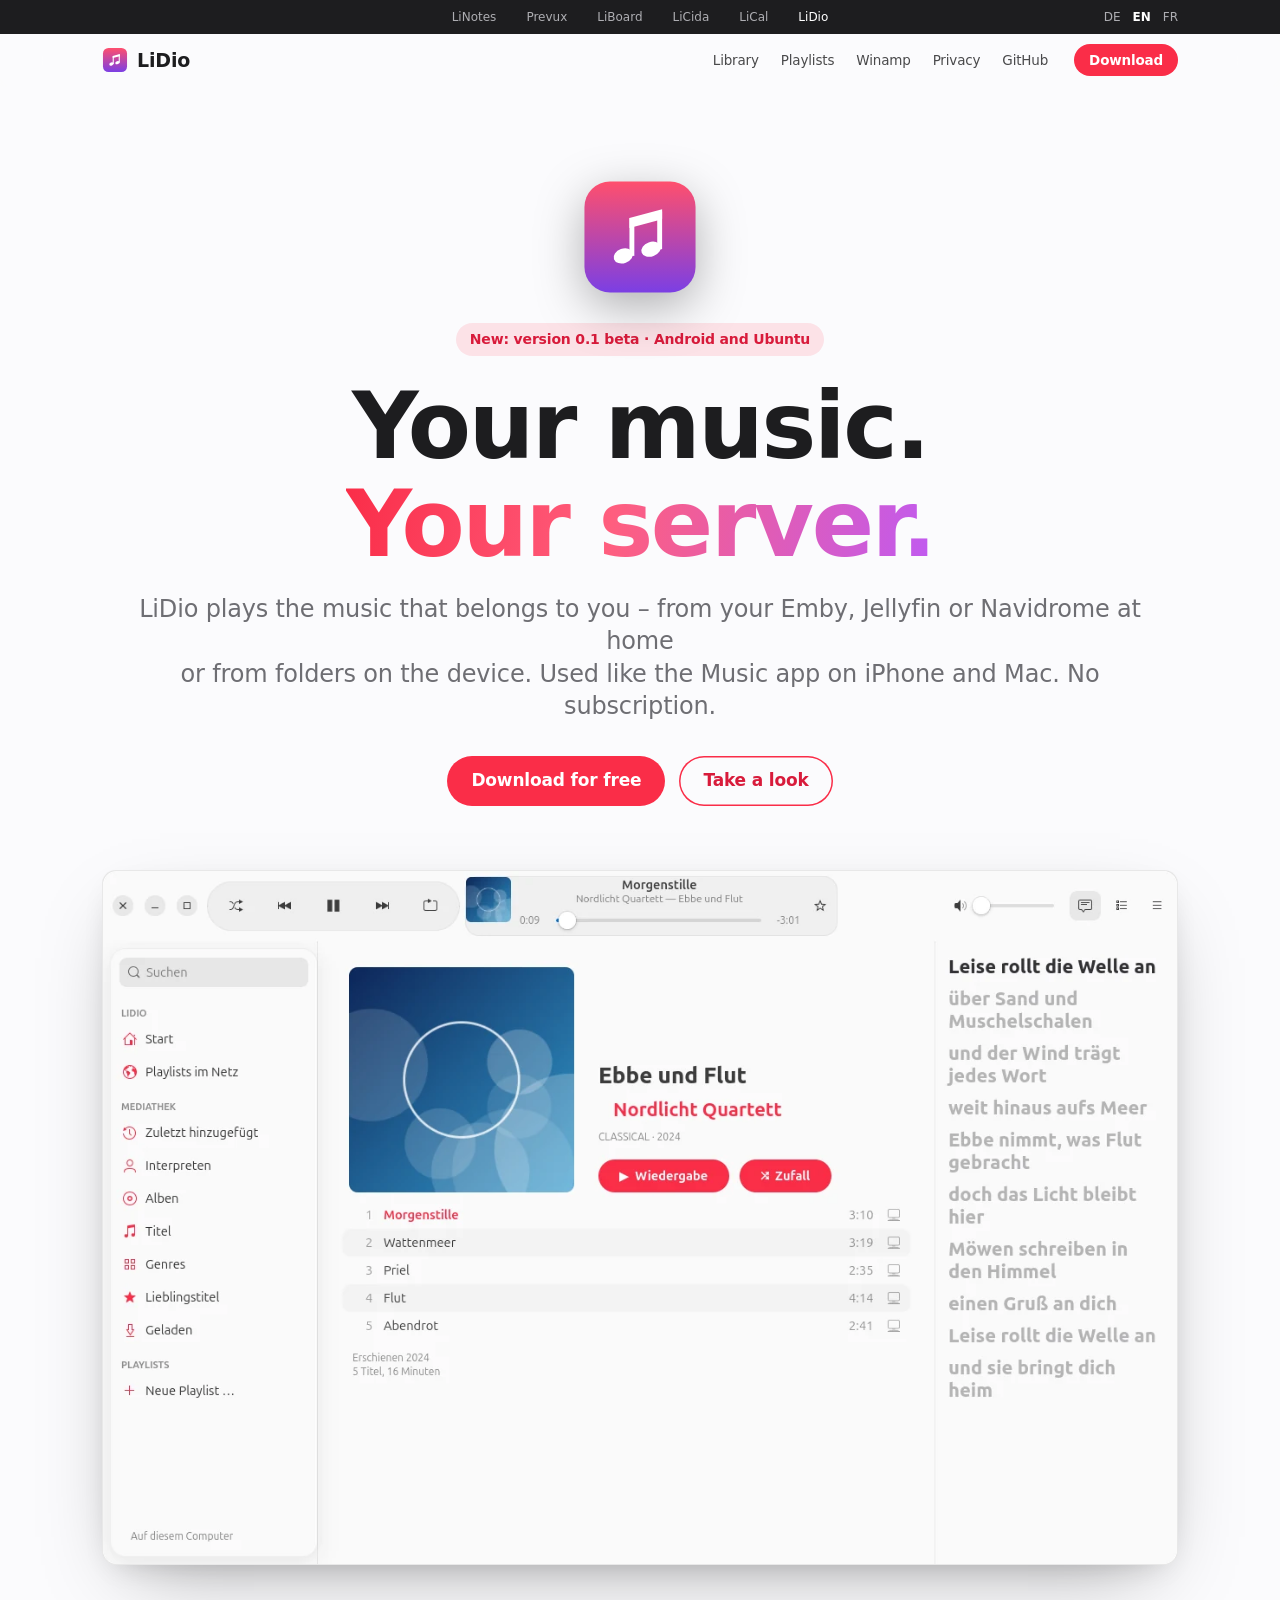
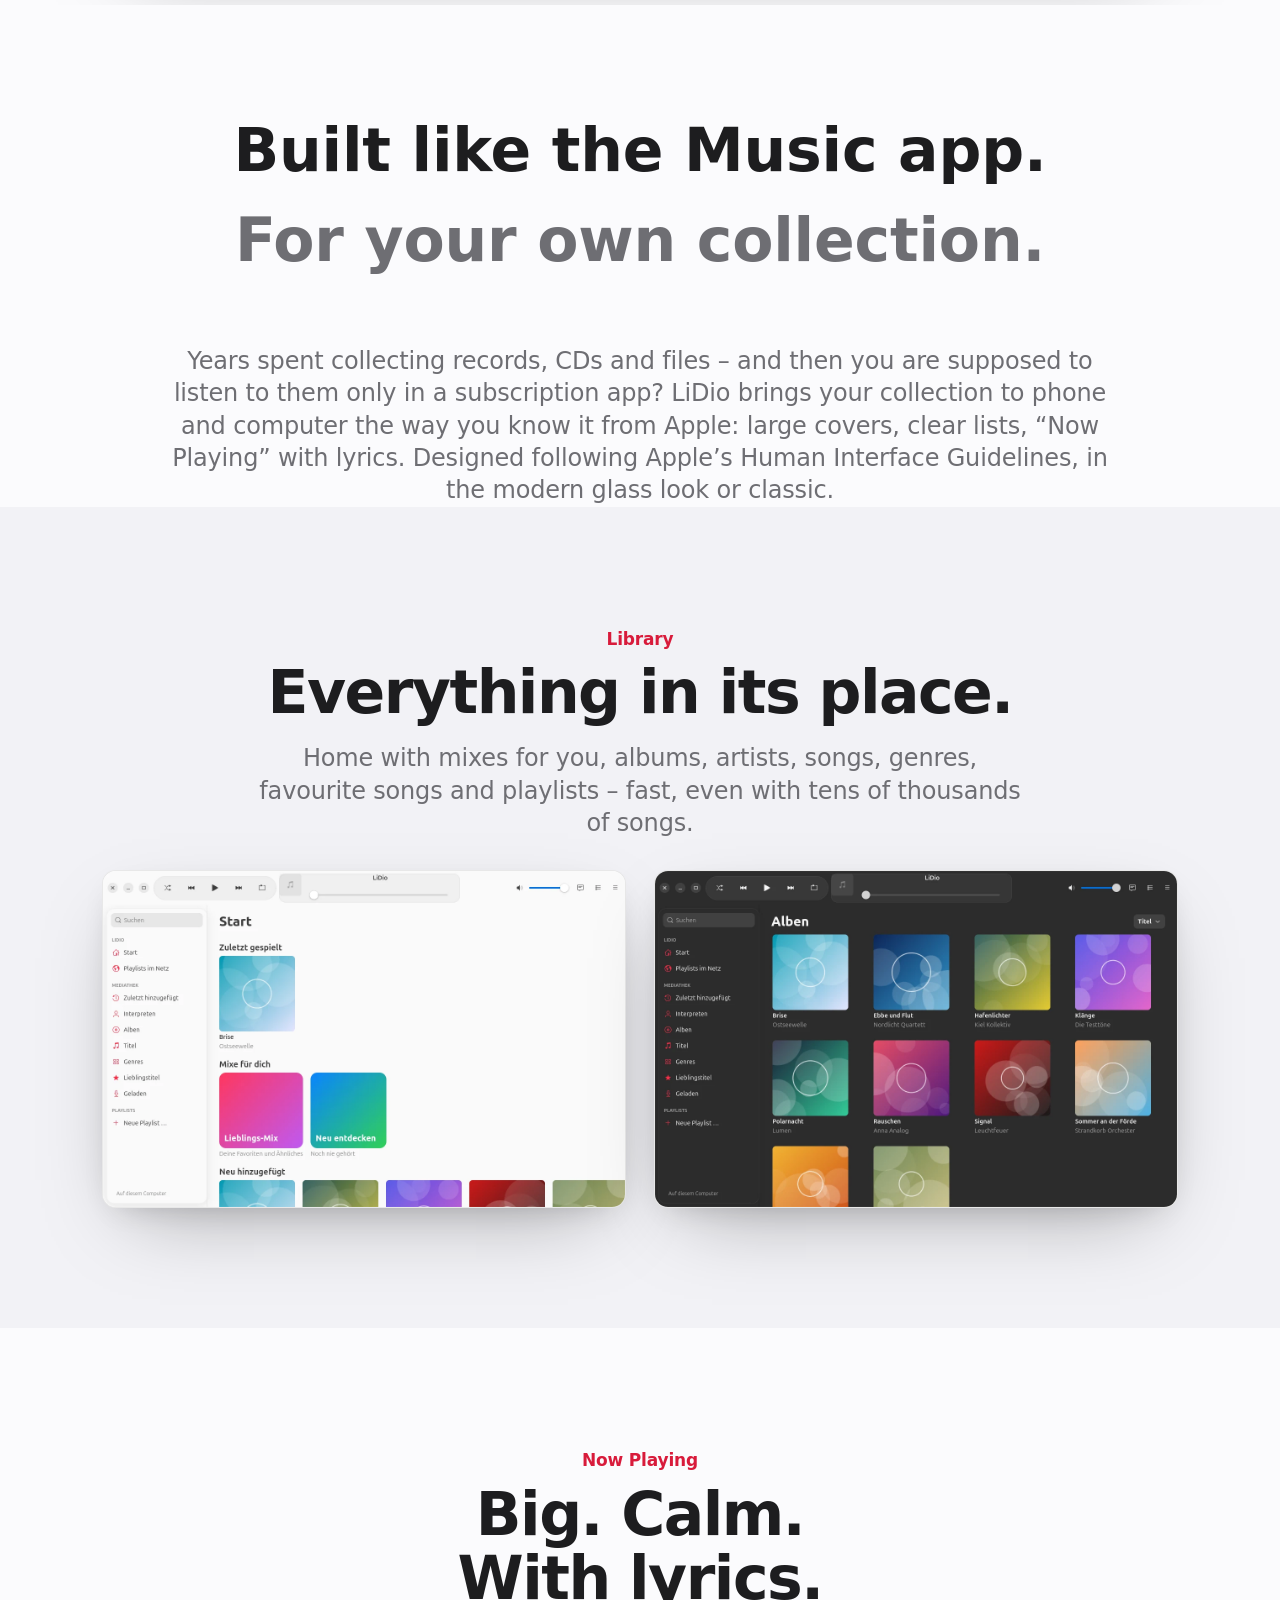
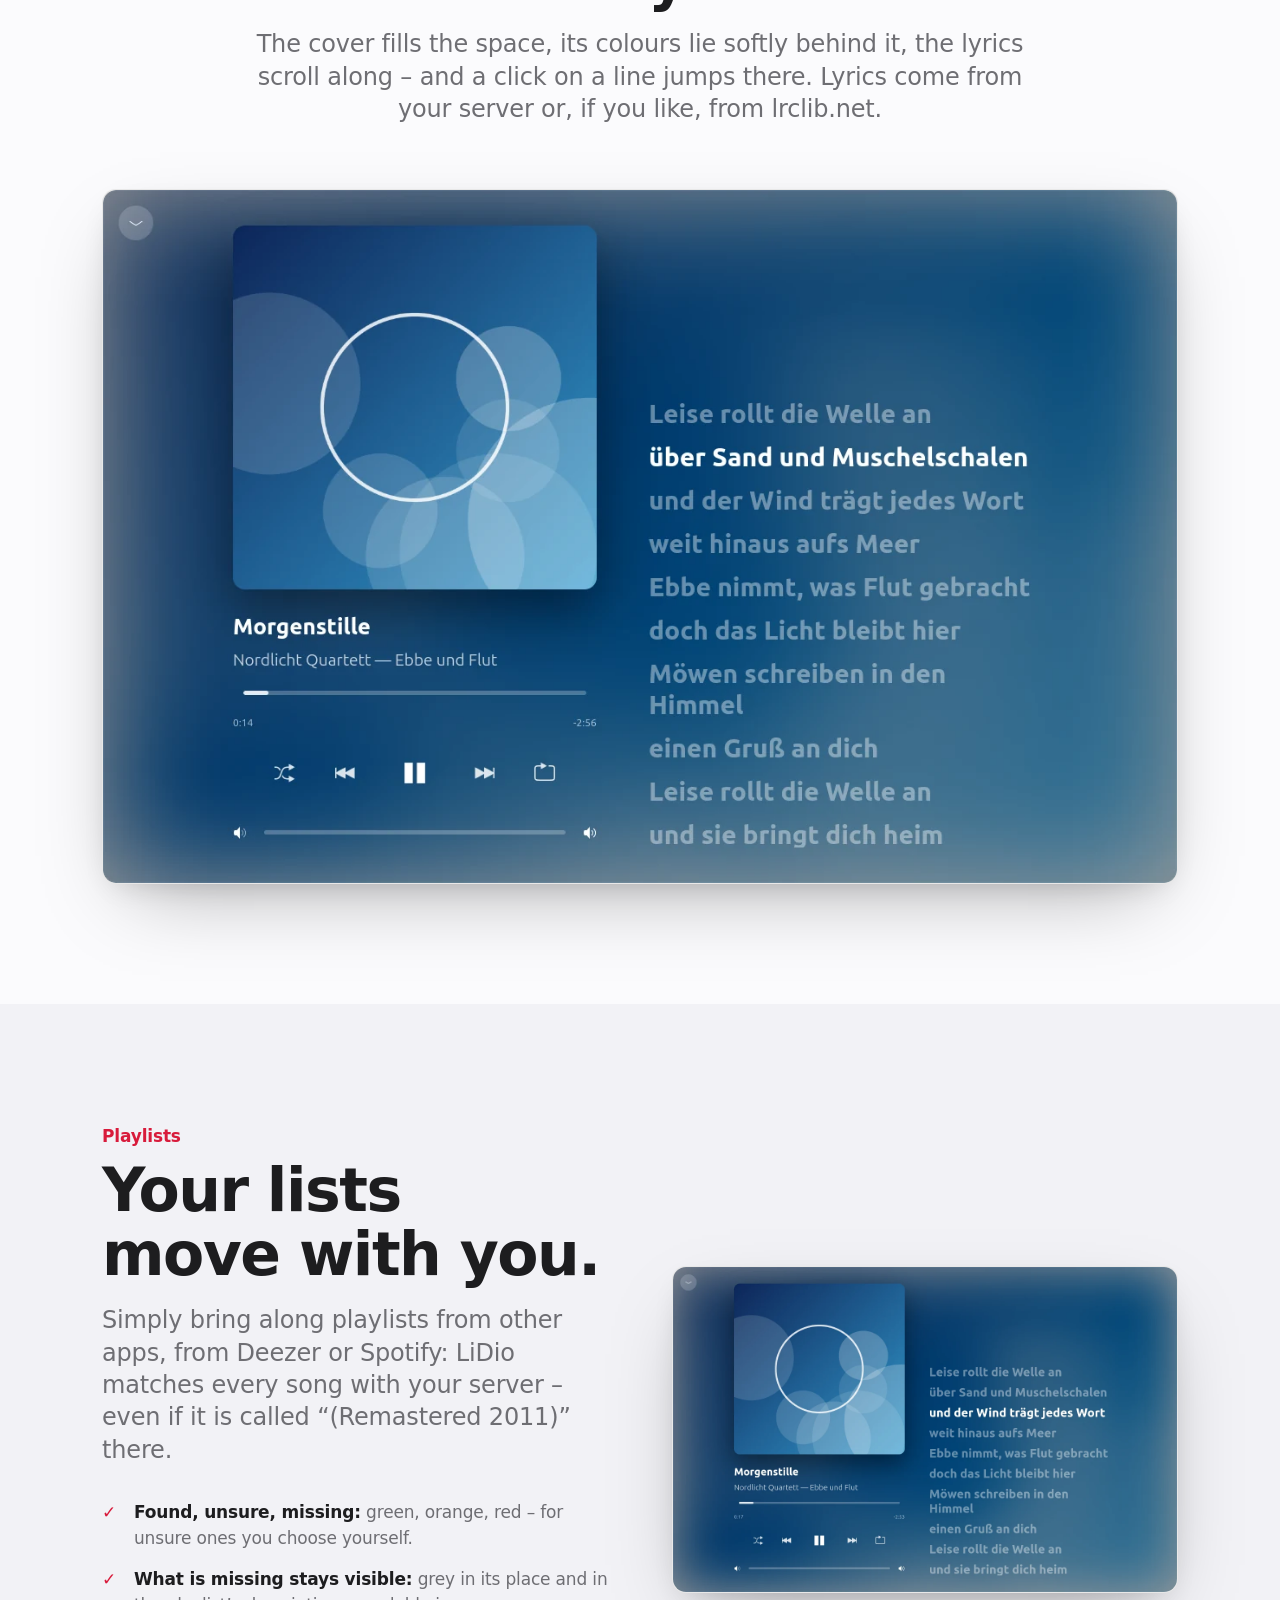
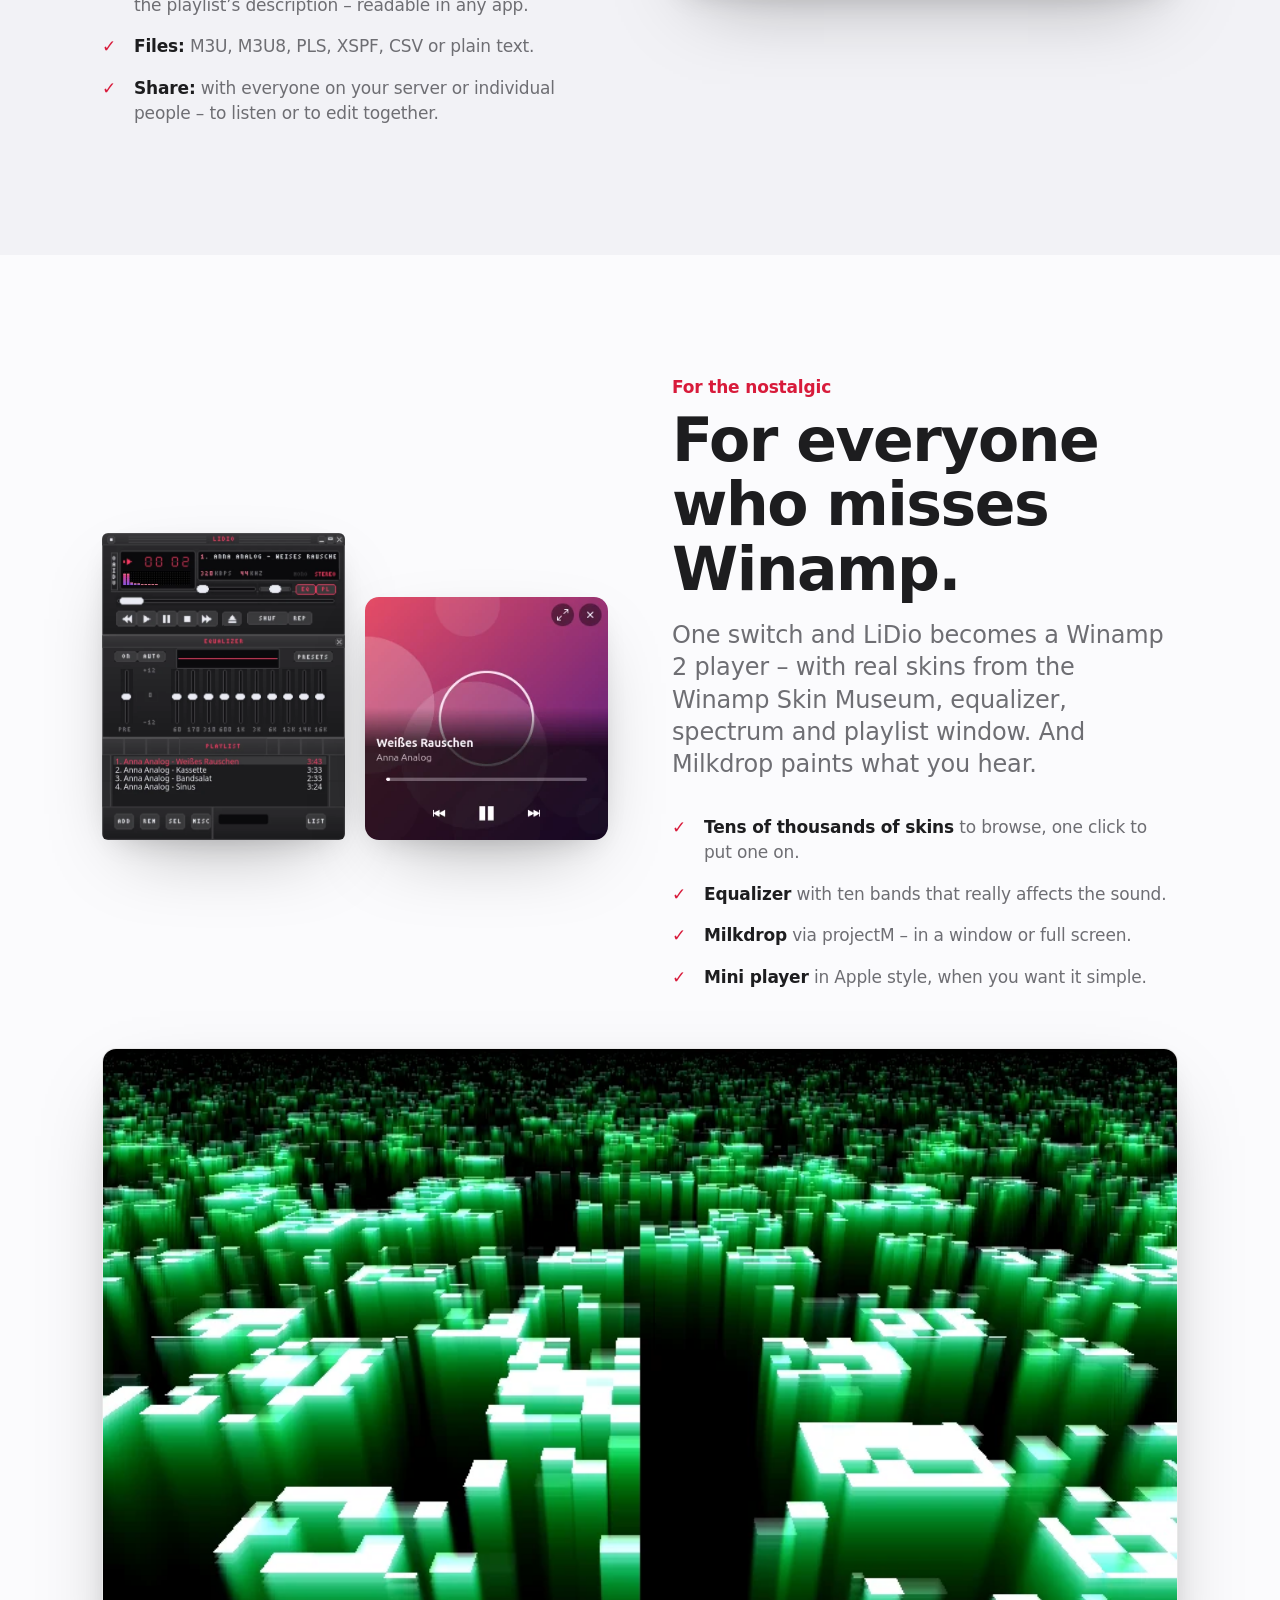
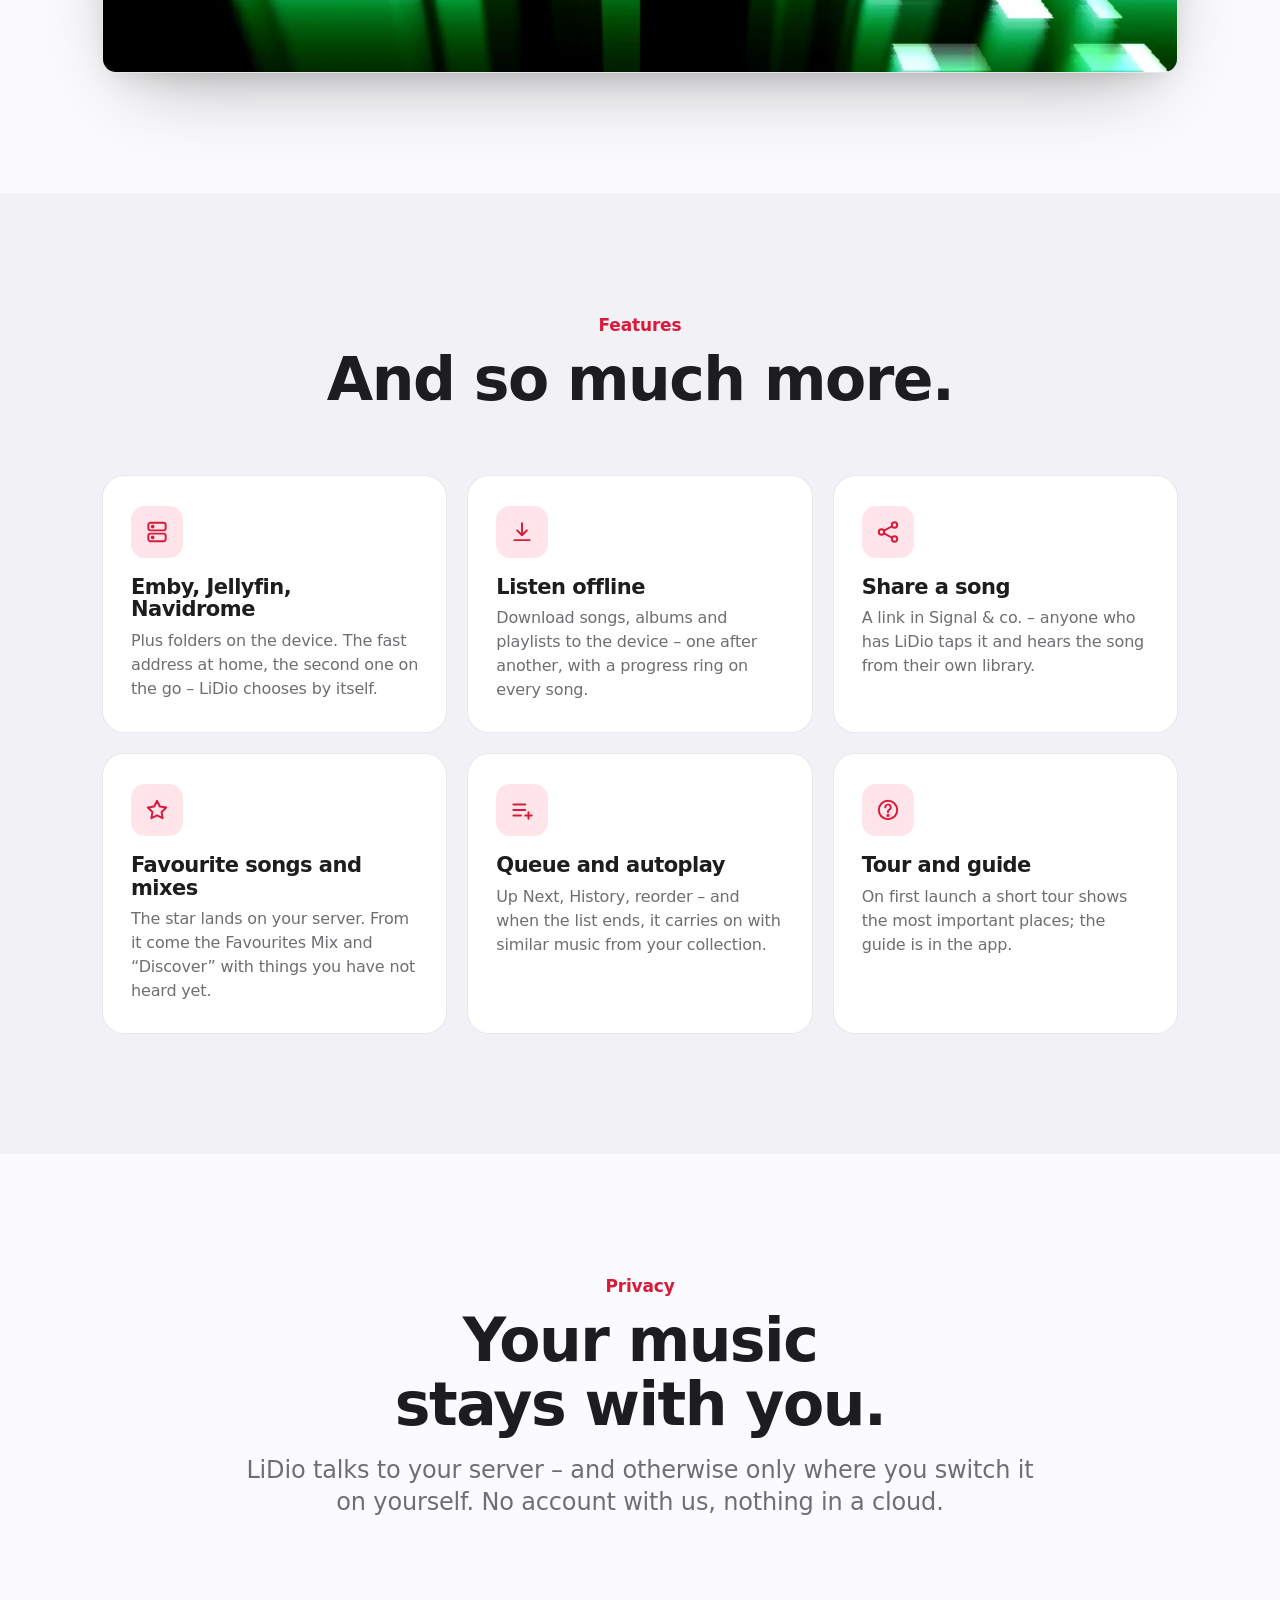
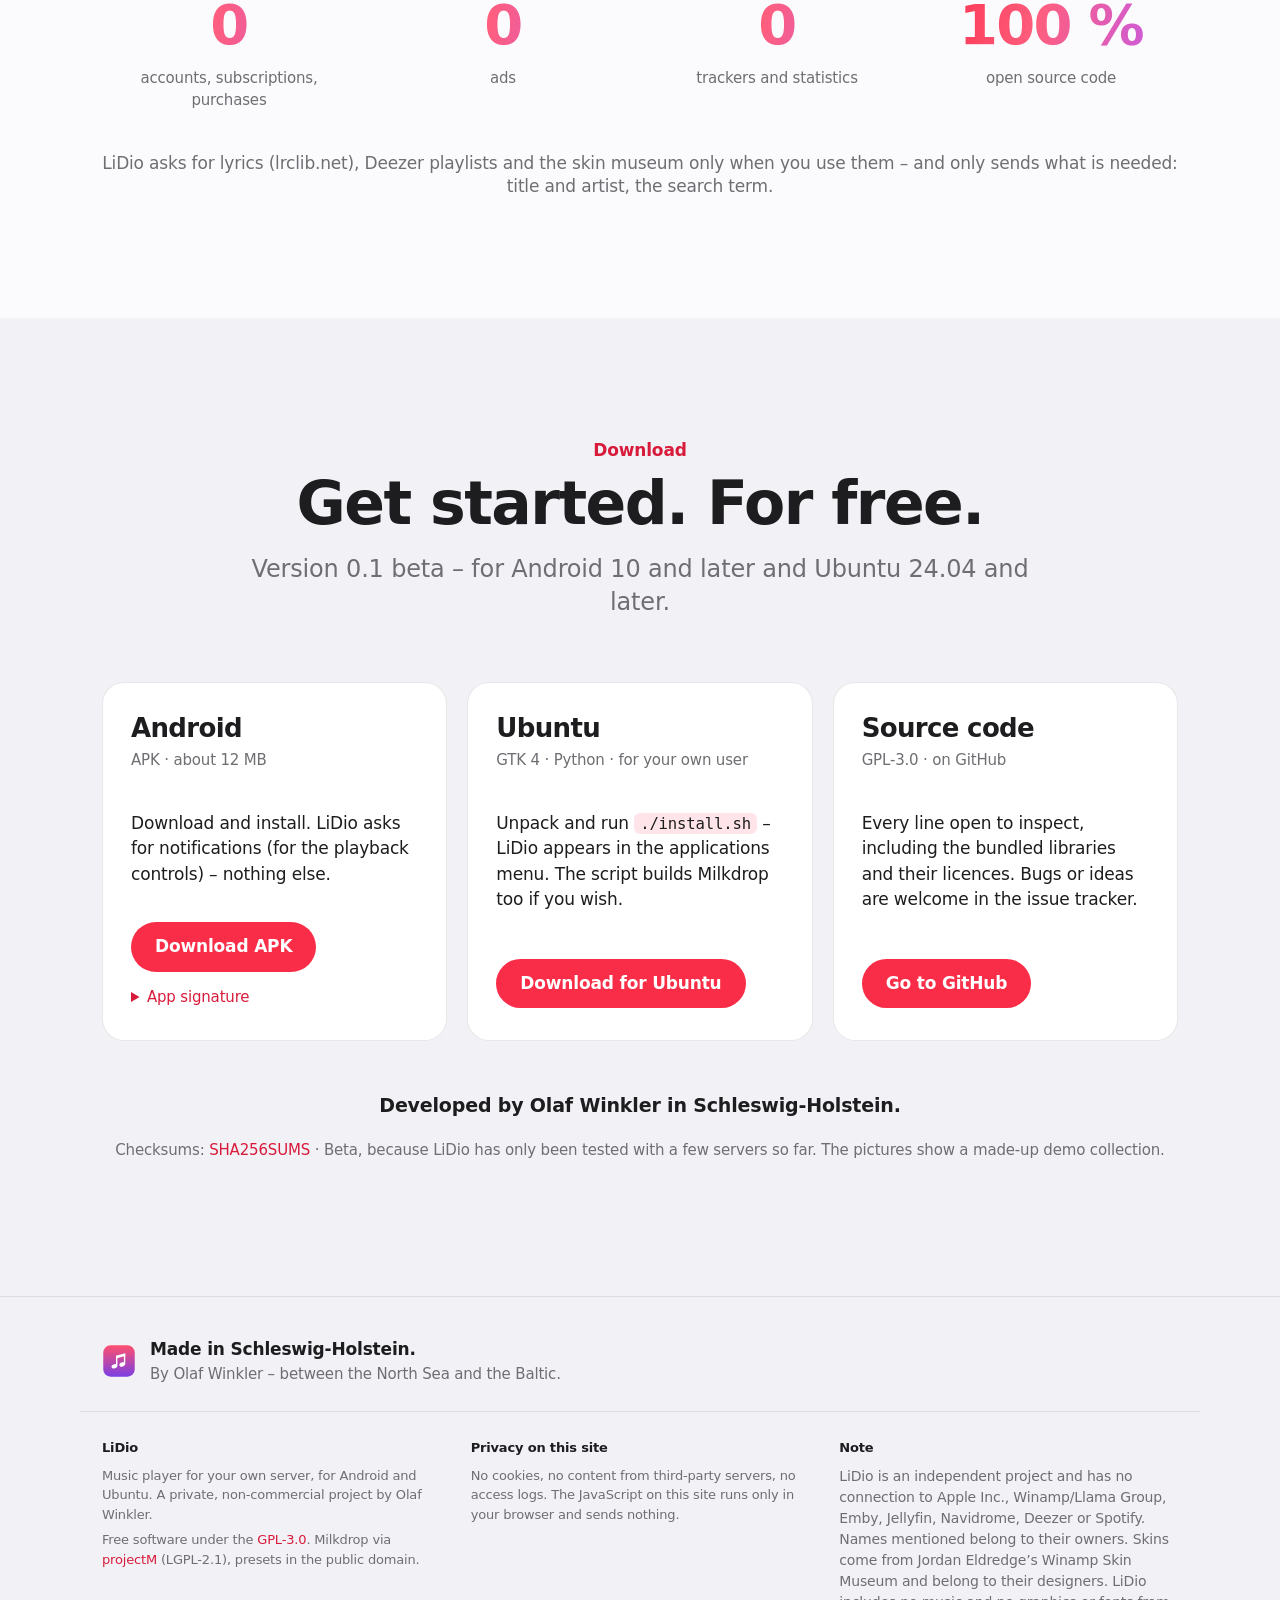
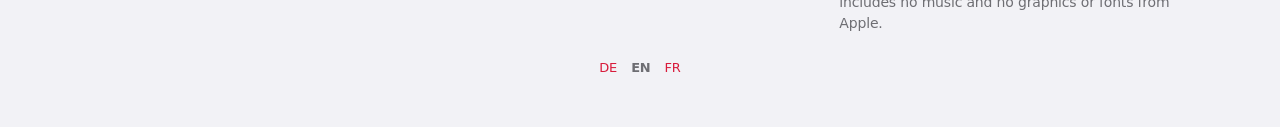
==== homepage/en/index.html @ 22cb56ab "Webseite auf Englisch und Französisch Co-Authored-By: Claude Opus 5.5 <noreply@anthropic.com>" ====
<!doctype html>
<html lang="en">
<head>
<meta charset="utf-8">
<meta name="viewport" content="width=device-width, initial-scale=1, viewport-fit=cover">
<title>LiDio – Your music from your own server</title>
<meta name="description" content="LiDio plays your own music from Emby, Jellyfin, Navidrome or folders – designed following Apple’s guidelines, for Android and Ubuntu. No subscription, no ads, no data collection.">
<link rel="icon" href="../lidio.svg" type="image/svg+xml">
<link rel="stylesheet" href="../site.css">
<!--lang--><link rel="alternate" hreflang="de" href="https://lisoft.goip.de/lidio/"><link rel="alternate" hreflang="en" href="https://lisoft.goip.de/lidio/en/"><link rel="alternate" hreflang="fr" href="https://lisoft.goip.de/lidio/fr/">
<style>
.apps .wrap { position: relative; }
.lang-switch { position: absolute; right: 22px; display: flex; gap: 12px; }
.lang-switch a[aria-current], .lang-foot a[aria-current] { color: #fff; opacity: 1; font-weight: 600; }
.lang-foot { display: flex; gap: 14px; justify-content: center; padding-top: 18px; font-size: 13px; }
.lang-foot a[aria-current] { color: inherit; }
@media (max-width: 900px) { .lang-switch { display: none; } }
</style><!--/lang-->
</head>
<body>

<div class="apps">
  <div class="wrap">
    <a href="https://lisoft.goip.de/linotes/en/">LiNotes</a>
    <a href="https://lisoft.goip.de/prevux/en/">Prevux</a>
    <a href="https://lisoft.goip.de/liboard/en/">LiBoard</a>
    <a href="https://lisoft.goip.de/licida/en/">LiCida</a>
    <a href="https://lisoft.goip.de/lical/en/">LiCal</a>
    <a href="https://lisoft.goip.de/lidio/en/" aria-current="page">LiDio</a>
  <!--lang--><span class="lang-switch"><a href="../" hreflang="de" lang="de">DE</a><a href="./" hreflang="en" lang="en" aria-current="true">EN</a><a href="../fr/" hreflang="fr" lang="fr">FR</a></span><!--/lang-->
  </div>
</div>

<header class="nav">
  <div class="wrap">
    <a class="brand" href="#"><img src="../lidio.svg" alt="">LiDio</a>
    <nav class="links">
      <a href="#mediathek">Library</a>
      <a href="#playlists">Playlists</a>
      <a href="#winamp">Winamp</a>
      <a href="#datenschutz">Privacy</a>
      <a href="https://github.com/veritasX1/LiDio">GitHub</a>
    </nav>
    <a class="btn small cta" href="#laden">Download</a>
  </div>
</header>

<main>

<!-- HERO -->
<section class="hero">
  <div class="wrap">
    <img class="app-icon reveal" src="../lidio.svg" alt="LiDio icon" width="120" height="120">
    <span class="badge reveal">New: version 0.1 beta · Android and Ubuntu</span>
    <h1 class="display reveal d1">Your music.<br><span class="gradient-text">Your server.</span></h1>
    <p class="lead reveal d2">LiDio plays the music that belongs to you – from your Emby, Jellyfin or Navidrome at home<br>or from folders on the device. Used like the Music app on iPhone and Mac. No subscription.</p>
    <div class="actions reveal d3">
      <a class="btn" href="#laden">Download for free</a>
      <a class="btn ghost" href="#mediathek">Take a look</a>
    </div>
    <div class="hero-shot reveal">
      <div class="window"><img src="../img/album.webp" alt="LiDio on Ubuntu: an album with its track list, the lyrics scrolling along on the right, playback at the top" width="1600" height="1032"></div>
    </div>
  </div>
</section>

<section class="wrap center" style="padding-top: 40px; max-width: 1000px">
  <p class="headline reveal">Built like the Music app.<br><span style="color: var(--muted)">For your own collection.</span></p>
  <p class="lead reveal d1">Years spent collecting records, CDs and files – and then you are supposed to listen to them only in a subscription app? LiDio brings your collection to phone and computer the way you know it from Apple: large covers, clear lists, “Now Playing” with lyrics. Designed following Apple’s Human Interface Guidelines, in the modern glass look or classic.</p>
</section>

<!-- LIBRARY -->
<section id="mediathek" class="alt">
  <div class="wrap section-head reveal" style="margin-bottom: 30px">
    <p class="eyebrow">Library</p>
    <h2 class="headline">Everything in its place.</h2>
    <p class="lead">Home with mixes for you, albums, artists, songs, genres, favourite songs and playlists – fast, even with tens of thousands of songs.</p>
  </div>
  <div class="wrap twin">
    <figure class="reveal" style="margin:0"><div class="window"><img src="../img/start.webp" alt="Home with “Mixes for you” and “Recently added”" loading="lazy"></div></figure>
    <figure class="reveal d1" style="margin:0"><div class="window"><img src="../img/alben-dunkel.webp" alt="Albums as a grid in the dark appearance" loading="lazy"></div></figure>
  </div>
</section>

<!-- NOW PLAYING -->
<section>
  <div class="wrap">
    <div class="section-head reveal">
      <p class="eyebrow">Now Playing</p>
      <h2 class="headline">Big. Calm.<br>With lyrics.</h2>
      <p class="lead">The cover fills the space, its colours lie softly behind it, the lyrics scroll along – and a click on a line jumps there. Lyrics come from your server or, if you like, from lrclib.net.</p>
    </div>
    <div class="hero-shot reveal" style="margin-top: 30px"><div class="window"><img src="../img/jetzt-laeuft.webp" alt="Full-screen player: large cover, blurred background, lyrics scrolling along" loading="lazy"></div></div>
  </div>
</section>

<!-- PLAYLISTS -->
<section id="playlists" class="alt">
  <div class="wrap">
    <div class="split">
      <div class="reveal">
        <p class="eyebrow">Playlists</p>
        <h2 class="headline">Your lists<br>move with you.</h2>
        <p class="lead">Simply bring along playlists from other apps, from Deezer or Spotify: LiDio matches every song with your server – even if it is called “(Remastered 2011)” there.</p>
        <ul class="checks">
          <li><b>Found, unsure, missing:</b> green, orange, red – for unsure ones you choose yourself.</li>
          <li><b>What is missing stays visible:</b> grey in its place and in the playlist’s description – readable in any app.</li>
          <li><b>Files:</b> M3U, M3U8, PLS, XSPF, CSV or plain text.</li>
          <li><b>Share:</b> with everyone on your server or individual people – to listen or to edit together.</li>
        </ul>
      </div>
      <div class="reveal d1"><div class="window"><img src="../img/genres.webp" alt="Genres as coloured tiles" loading="lazy"></div></div>
    </div>
  </div>
</section>

<!-- WINAMP -->
<section id="winamp">
  <div class="wrap">
    <div class="split reverse">
      <div class="reveal">
        <p class="eyebrow">For the nostalgic</p>
        <h2 class="headline">For everyone<br>who misses Winamp.</h2>
        <p class="lead">One switch and LiDio becomes a Winamp 2 player – with real skins from the Winamp Skin Museum, equalizer, spectrum and playlist window. And Milkdrop paints what you hear.</p>
        <ul class="checks">
          <li><b>Tens of thousands of skins</b> to browse, one click to put one on.</li>
          <li><b>Equalizer</b> with ten bands that really affects the sound.</li>
          <li><b>Milkdrop</b> via projectM – in a window or full screen.</li>
          <li><b>Mini player</b> in Apple style, when you want it simple.</li>
        </ul>
      </div>
      <div class="reveal d1" style="display:grid; grid-template-columns: 1fr 1fr; gap: 20px; align-items: end">
        <img src="../img/winamp.webp" alt="Winamp view with main window, equalizer and playlist" loading="lazy" style="border-radius: 6px; box-shadow: var(--shadow)">
        <img src="../img/mini.webp" alt="Mini player in Apple style" loading="lazy" style="border-radius: 14px; box-shadow: var(--shadow)">
      </div>
    </div>
    <div class="hero-shot reveal" style="margin-top: 50px"><div class="window"><img src="../img/milkdrop.webp" alt="Milkdrop visualisation" loading="lazy"></div></div>
  </div>
</section>

<!-- TILES -->
<section class="alt">
  <div class="wrap">
    <div class="section-head reveal">
      <p class="eyebrow">Features</p>
      <h2 class="headline">And so much more.</h2>
    </div>
    <div class="tiles">
      <div class="tile reveal"><div class="icon"><svg viewBox="0 0 24 24" fill="none" stroke="currentColor" stroke-width="1.8" stroke-linecap="round" stroke-linejoin="round"><rect x="4" y="3.5" width="16" height="7" rx="2"/><rect x="4" y="13.5" width="16" height="7" rx="2"/><circle cx="8" cy="7" r=".8" fill="currentColor"/><circle cx="8" cy="17" r=".8" fill="currentColor"/></svg></div><h3>Emby, Jellyfin, Navidrome</h3><p>Plus folders on the device. The fast address at home, the second one on the go – LiDio chooses by itself.</p></div>
      <div class="tile reveal d1"><div class="icon"><svg viewBox="0 0 24 24" fill="none" stroke="currentColor" stroke-width="1.8" stroke-linecap="round" stroke-linejoin="round"><path d="M12 4v11M7.5 10.5L12 15l4.5-4.5"/><path d="M5 19.5h14"/></svg></div><h3>Listen offline</h3><p>Download songs, albums and playlists to the device – one after another, with a progress ring on every song.</p></div>
      <div class="tile reveal d2"><div class="icon"><svg viewBox="0 0 24 24" fill="none" stroke="currentColor" stroke-width="1.8" stroke-linecap="round" stroke-linejoin="round"><circle cx="18" cy="5.5" r="2.5"/><circle cx="6" cy="12" r="2.5"/><circle cx="18" cy="18.5" r="2.5"/><path d="M8.2 10.8l7.6-4.1M8.2 13.2l7.6 4.1"/></svg></div><h3>Share a song</h3><p>A link in Signal & co. – anyone who has LiDio taps it and hears the song from their own library.</p></div>
      <div class="tile reveal"><div class="icon"><svg viewBox="0 0 24 24" fill="none" stroke="currentColor" stroke-width="1.8" stroke-linecap="round" stroke-linejoin="round"><path d="M12 3.5l2.6 5.3 5.9.9-4.3 4.1 1 5.8L12 16.9l-5.2 2.7 1-5.8-4.3-4.1 5.9-.9z"/></svg></div><h3>Favourite songs and mixes</h3><p>The star lands on your server. From it come the Favourites Mix and “Discover” with things you have not heard yet.</p></div>
      <div class="tile reveal d1"><div class="icon"><svg viewBox="0 0 24 24" fill="none" stroke="currentColor" stroke-width="1.8" stroke-linecap="round" stroke-linejoin="round"><path d="M4 7h11M4 12h11M4 17h7"/><path d="M18 14v6M15 17h6"/></svg></div><h3>Queue and autoplay</h3><p>Up Next, History, reorder – and when the list ends, it carries on with similar music from your collection.</p></div>
      <div class="tile reveal d2"><div class="icon"><svg viewBox="0 0 24 24" fill="none" stroke="currentColor" stroke-width="1.8" stroke-linecap="round" stroke-linejoin="round"><circle cx="12" cy="12" r="8.5"/><path d="M9.5 9.5a2.5 2.5 0 1 1 3.5 2.3c-.6.3-1 .8-1 1.5v.7"/><circle cx="12" cy="17" r=".6" fill="currentColor"/></svg></div><h3>Tour and guide</h3><p>On first launch a short tour shows the most important places; the guide is in the app.</p></div>
    </div>
  </div>
</section>

<!-- PRIVACY -->
<section id="datenschutz">
  <div class="wrap">
    <div class="section-head reveal">
      <p class="eyebrow">Privacy</p>
      <h2 class="headline">Your music<br>stays with you.</h2>
      <p class="lead">LiDio talks to your server – and otherwise only where you switch it on yourself. No account with us, nothing in a cloud.</p>
    </div>
    <div class="facts">
      <div class="reveal"><div class="num gradient-text">0</div><div class="lbl">accounts, subscriptions, purchases</div></div>
      <div class="reveal d1"><div class="num gradient-text">0</div><div class="lbl">ads</div></div>
      <div class="reveal d2"><div class="num gradient-text">0</div><div class="lbl">trackers and statistics</div></div>
      <div class="reveal d3"><div class="num gradient-text">100 %</div><div class="lbl">open source code</div></div>
    </div>
    <p class="center lead reveal" style="margin-top: 40px; font-size: 17px">LiDio asks for lyrics (lrclib.net), Deezer playlists and the skin museum only when you use them – and only sends what is needed: title and artist, the search term.</p>
  </div>
</section>

<!-- DOWNLOAD -->
<section id="laden" class="alt">
  <div class="wrap">
    <div class="section-head reveal">
      <p class="eyebrow">Download</p>
      <h2 class="headline">Get started. For free.</h2>
      <p class="lead">Version 0.1 beta – for Android 10 and later and Ubuntu 24.04 and later.</p>
    </div>
    <div class="downloads">
      <div class="download reveal">
        <h3>Android</h3>
        <div class="meta">APK · about 12 MB</div>
        <div class="grow">
          <p>Download and install. LiDio asks for notifications (for the playback controls) – nothing else.</p>
        </div>
        <a class="btn" href="../download/LiDio-0.1b.apk">Download APK</a>
        <details><summary>App signature</summary>
          <p>SHA-256: <code style="word-break: break-all">423d95a4d6f4740ecd1325b55705f26f8e5f43675d2368d58a0d4976d3c95b0b</code></p>
        </details>
      </div>
      <div class="download reveal d1">
        <h3>Ubuntu</h3>
        <div class="meta">GTK 4 · Python · for your own user</div>
        <div class="grow">
          <p>Unpack and run <code class="inline">./install.sh</code> – LiDio appears in the applications menu. The script builds Milkdrop too if you wish.</p>
        </div>
        <a class="btn" href="../download/LiDio-0.1b-ubuntu.tar.gz">Download for Ubuntu</a>
      </div>
      <div class="download reveal d2">
        <h3>Source code</h3>
        <div class="meta">GPL-3.0 · on GitHub</div>
        <div class="grow">
          <p>Every line open to inspect, including the bundled libraries and their licences. Bugs or ideas are welcome in the issue tracker.</p>
        </div>
        <a class="btn" href="https://github.com/veritasX1/LiDio">Go to GitHub</a>
      </div>
    </div>
    <p class="center reveal" style="margin-top: 50px; font-size: 19px; font-weight: 600">Developed by Olaf Winkler in Schleswig-Holstein.</p>
    <p class="center" style="margin-top: 10px; color: var(--muted); font-size: 15px">Checksums: <a href="../download/SHA256SUMS">SHA256SUMS</a> · Beta, because LiDio has only been tested with a few servers so far. The pictures show a made-up demo collection.</p>
  </div>
</section>

</main>

<footer>
  <div class="wrap made">
    <img src="../lidio.svg" alt="" width="34" height="34">
    <p><b>Made in Schleswig-Holstein.</b><br>By Olaf Winkler – between the North Sea and the Baltic.</p>
  </div>
  <div class="wrap cols">
    <div>
      <h4>LiDio</h4>
      <p>Music player for your own server, for Android and Ubuntu. A private, non-commercial project by Olaf Winkler.</p>
      <p>Free software under the <a href="https://github.com/veritasX1/LiDio/blob/main/LICENSE">GPL-3.0</a>. Milkdrop via <a href="https://github.com/projectM-visualizer/projectm">projectM</a> (LGPL-2.1), presets in the public domain.</p>
    </div>
    <div>
      <h4>Privacy on this site</h4>
      <p>No cookies, no content from third-party servers, no access logs. The JavaScript on this site runs only in your browser and sends nothing.</p>
    </div>
    <div>
      <h4>Note</h4>
      <p class="legal">LiDio is an independent project and has no connection to Apple Inc., Winamp/Llama Group, Emby, Jellyfin, Navidrome, Deezer or Spotify. Names mentioned belong to their owners. Skins come from Jordan Eldredge’s Winamp Skin Museum and belong to their designers. LiDio includes no music and no graphics or fonts from Apple.</p>
    </div>
  </div>
<!--lang--><div class="wrap lang-foot"><a href="../" hreflang="de" lang="de">DE</a><a href="./" hreflang="en" lang="en" aria-current="true">EN</a><a href="../fr/" hreflang="fr" lang="fr">FR</a></div><!--/lang-->
</footer>

<script src="../site.js"></script>
</body>
</html>
---- homepage/site.css ----
/* LiDio – website. System fonts only, nothing loaded from other servers. */
:root {
  --bg: #fbfbfd;
  --bg-alt: #f2f2f6;
  --card: #ffffff;
  --text: #1d1d1f;
  --muted: #6e6e73;
  --line: rgba(0, 0, 0, 0.09);
  --accent: #fa2d48;
  --accent-text: #d81b3b;
  --accent-soft: rgba(250, 45, 72, 0.12);
  --on-accent: #ffffff;
  --shadow: 0 30px 80px -30px rgba(0, 0, 0, 0.35), 0 10px 30px -15px rgba(0, 0, 0, 0.2);
  --radius: 22px;
  --nav: rgba(251, 251, 253, 0.72);
  --font: -apple-system, BlinkMacSystemFont, "SF Pro Display", "Segoe UI", Ubuntu, Cantarell, "Noto Sans", system-ui, sans-serif;
  --mono: ui-monospace, "SF Mono", "Ubuntu Mono", "DejaVu Sans Mono", Menlo, monospace;
  color-scheme: light;
}
@media (prefers-color-scheme: dark) {
  :root {
    --bg: #000000;
    --bg-alt: #101012;
    --card: #1c1c1e;
    --text: #f5f5f7;
    --muted: #a1a1a6;
    --line: rgba(255, 255, 255, 0.12);
    --accent: #ff375f;
    --accent-text: #ff6b81;
    --accent-soft: rgba(255, 55, 95, 0.16);
    --shadow: 0 30px 80px -30px rgba(0, 0, 0, 0.9), 0 10px 30px -15px rgba(0, 0, 0, 0.6);
    --nav: rgba(16, 16, 18, 0.72);
    color-scheme: dark;
  }
}

* { box-sizing: border-box; }
html { scroll-behavior: smooth; scroll-padding-top: 64px; }
body {
  margin: 0;
  background: var(--bg);
  color: var(--text);
  font: 17px/1.5 var(--font);
  letter-spacing: -0.01em;
  -webkit-font-smoothing: antialiased;
  overflow-x: hidden;
}
img { max-width: 100%; height: auto; display: block; }
a { color: var(--accent-text); text-decoration: none; }
a:hover { text-decoration: underline; }
code, pre, kbd { font-family: var(--mono); }
.wrap { max-width: 1120px; margin: 0 auto; padding: 0 22px; }
.narrow { max-width: 760px; margin: 0 auto; padding: 0 22px; }
.center { text-align: center; }

/* --- app strip (same on every app page) --- */
.apps { background: #1d1d1f; font-size: 12px; letter-spacing: 0; }
.apps .wrap { display: flex; justify-content: center; gap: 30px; height: 34px; align-items: center; }
.apps a { color: #d2d2d7; opacity: 0.8; }
.apps a:hover { opacity: 1; text-decoration: none; color: #fff; }
.apps a[aria-current] { color: #fff; opacity: 1; }

/* --- navigation --- */
.nav {
  position: sticky; top: 0; z-index: 50;
  background: var(--nav);
  backdrop-filter: saturate(180%) blur(20px);
  -webkit-backdrop-filter: saturate(180%) blur(20px);
  border-bottom: 1px solid transparent;
  transition: border-color 0.3s;
}
.nav.scrolled { border-bottom-color: var(--line); }
.nav .wrap { display: flex; align-items: center; gap: 26px; height: 52px; }
.nav .brand { display: flex; align-items: center; gap: 9px; font-weight: 600; color: var(--text); font-size: 19px; }
.nav .brand img { width: 26px; height: 26px; }
.nav .links { display: flex; gap: 22px; margin-left: auto; font-size: 13.5px; }
.nav .links a { color: var(--text); opacity: 0.8; }
.nav .links a:hover, .nav .links a.active { opacity: 1; text-decoration: none; color: var(--accent-text); }
.nav .cta { font-size: 13.5px; }
@media (max-width: 760px) { .nav .links { display: none; } .nav .cta { margin-left: auto; } }

/* --- buttons --- */
.btn {
  display: inline-flex; align-items: center; gap: 8px;
  padding: 12px 24px; border-radius: 980px;
  background: var(--accent); color: var(--on-accent); font-weight: 600; font-size: 17px;
  transition: transform 0.2s, filter 0.2s;
}
.btn:hover { text-decoration: none; filter: brightness(1.06); transform: translateY(-1px); }
.btn.small { padding: 6px 15px; font-size: 13.5px; }
.btn.ghost { background: transparent; color: var(--accent-text); box-shadow: inset 0 0 0 1.5px var(--accent); }
.link-arrow::after { content: " ›"; }

/* --- type --- */
.eyebrow { color: var(--accent-text); font-weight: 600; font-size: 17px; margin: 0 0 8px; }
h1, h2, h3 { letter-spacing: -0.025em; line-height: 1.07; margin: 0; }
.display { font-size: clamp(44px, 7.4vw, 92px); font-weight: 700; }
.headline { font-size: clamp(34px, 5vw, 60px); font-weight: 700; }
.title { font-size: clamp(26px, 3.2vw, 40px); font-weight: 700; }
.lead { font-size: clamp(19px, 2vw, 24px); color: var(--muted); line-height: 1.35; margin: 18px 0 0; font-weight: 500; }
.gradient-text {
  background: linear-gradient(100deg, #fa2d48 0%, #ff5e7e 45%, #bf5af2 100%);
  -webkit-background-clip: text; background-clip: text; color: transparent;
}

/* --- sections --- */
section { padding: 120px 0; }
section.alt { background: var(--bg-alt); }
.section-head { max-width: 820px; margin: 0 auto 64px; text-align: center; }

/* --- hero --- */
.hero { padding: 90px 0 40px; text-align: center; overflow: hidden; }
.hero .badge {
  display: inline-block; padding: 6px 14px; border-radius: 980px; font-size: 14px; font-weight: 600;
  background: var(--accent-soft); color: var(--accent-text); margin-bottom: 22px;
}
.hero .actions { display: flex; gap: 14px; justify-content: center; flex-wrap: wrap; margin-top: 34px; }
.hero-stage { position: relative; margin: 70px auto 0; max-width: 1080px; padding-bottom: 40px; }
.hero-stage .window { transform: perspective(2400px) rotateX(var(--tilt, 8deg)) scale(var(--scale, 0.96)); transform-origin: 50% 0; transition: transform 0.1s linear; }
.hero-stage .phone { position: absolute; right: -2%; bottom: -10px; width: 23%; min-width: 150px; }

/* --- device frames --- */
.window {
  border-radius: 14px; overflow: hidden; box-shadow: var(--shadow);
  border: 1px solid var(--line); background: var(--card);
}
.phone {
  border-radius: 46px; padding: 10px; background: #111;
  box-shadow: var(--shadow), inset 0 0 0 2px #2a2a2c;
}
.phone img { border-radius: 37px; width: 100%; }
.phone::before {
  content: ""; position: absolute; left: 50%; top: 18px; width: 26%; height: 22px; transform: translateX(-50%);
  background: #111; border-radius: 20px; z-index: 2;
}
.phone { position: relative; }

/* --- reveal animation --- */
.reveal { opacity: 0; transform: translateY(40px); transition: opacity 0.9s cubic-bezier(.2,.7,.2,1), transform 0.9s cubic-bezier(.2,.7,.2,1); }
.reveal.in { opacity: 1; transform: none; }
.reveal.d1 { transition-delay: 0.08s; } .reveal.d2 { transition-delay: 0.16s; } .reveal.d3 { transition-delay: 0.24s; }
@media (prefers-reduced-motion: reduce) { .reveal { opacity: 1; transform: none; transition: none; } .hero-stage .window { transform: none !important; } }

/* --- story: sticky picture, text steps --- */
.story { display: grid; grid-template-columns: 0.85fr 1.15fr; gap: 60px; align-items: start; }
.story .steps .step { min-height: 70vh; display: flex; flex-direction: column; justify-content: center; opacity: 0.28; transition: opacity 0.5s; }
.story .steps .step.active { opacity: 1; }
.story .steps .step h3 { font-size: clamp(26px, 3vw, 36px); margin-bottom: 14px; }
.story .steps .step p { color: var(--muted); font-size: 19px; margin: 0; }
.story .stage { position: sticky; top: 14vh; height: 72vh; display: flex; align-items: center; }
.story .stage .frames { position: relative; width: 100%; aspect-ratio: 16 / 10; }
.story .stage .window { position: absolute; inset: 0; opacity: 0; transform: scale(0.97); transition: opacity 0.6s, transform 0.6s; }
.story .stage .window.show { opacity: 1; transform: none; }
.story .stage .window img { width: 100%; height: 100%; object-fit: cover; object-position: top left; }
@media (max-width: 900px) {
  .story { grid-template-columns: 1fr; }
  .story .stage { display: none; }
  .story .steps .step { min-height: 0; opacity: 1; padding: 30px 0; }
  .story .steps .step .mobile-shot { display: block; margin-top: 22px; }
}
.story .mobile-shot { display: none; }

/* --- tiles --- */
.tiles { display: grid; grid-template-columns: repeat(3, 1fr); gap: 20px; }
.tile {
  background: var(--card); border-radius: var(--radius); padding: 30px 28px; border: 1px solid var(--line);
  transition: transform 0.35s, box-shadow 0.35s;
}
.tile:hover { transform: translateY(-4px); box-shadow: var(--shadow); }
.tile .icon { font-size: 30px; line-height: 1; margin-bottom: 18px; display: inline-flex; width: 52px; height: 52px; border-radius: 14px; align-items: center; justify-content: center; background: var(--accent-soft); }
.tile h3 { font-size: 21px; margin-bottom: 8px; }
.tile p { color: var(--muted); margin: 0; font-size: 16px; }
.tile.wide { grid-column: span 2; }
@media (max-width: 900px) { .tiles { grid-template-columns: 1fr 1fr; } }
@media (max-width: 600px) { .tiles { grid-template-columns: 1fr; } .tile.wide { grid-column: auto; } }

/* --- segmented control + showcase --- */
.segmented { display: inline-flex; padding: 4px; border-radius: 980px; background: var(--card); border: 1px solid var(--line); gap: 2px; flex-wrap: wrap; justify-content: center; }
.segmented button {
  border: 0; background: transparent; color: var(--text); font: 600 15px var(--font); padding: 9px 18px; border-radius: 980px; cursor: pointer;
  transition: background 0.25s, color 0.25s;
}
.segmented button.on { background: var(--accent); color: var(--on-accent); }
.showcase { display: grid; grid-template-columns: 1fr 260px; gap: 40px; align-items: end; margin-top: 46px; }
.showcase .caption { grid-column: 1 / -1; text-align: center; color: var(--muted); font-size: 18px; min-height: 2.8em; }
.showcase .window, .showcase .phone { transition: opacity 0.35s; }
.showcase.fading .window, .showcase.fading .phone { opacity: 0; }
@media (max-width: 800px) { .showcase { grid-template-columns: 1fr; } .showcase .phone { width: 60%; margin: 0 auto; } }

/* --- carousel of phone screens --- */
.carousel { display: flex; gap: 28px; overflow-x: auto; scroll-snap-type: x mandatory; padding: 20px 22px 40px; scrollbar-width: none; }
.carousel::-webkit-scrollbar { display: none; }
.carousel figure { flex: 0 0 250px; margin: 0; scroll-snap-align: center; text-align: center; }
.carousel figcaption { margin-top: 16px; font-weight: 600; }
.carousel figcaption span { display: block; font-weight: 400; color: var(--muted); font-size: 15px; }
.carousel-nav { display: flex; justify-content: center; gap: 12px; }
.carousel-nav button {
  width: 40px; height: 40px; border-radius: 50%; border: 0; background: var(--card); color: var(--text); font-size: 20px; cursor: pointer;
  box-shadow: inset 0 0 0 1px var(--line);
}

/* --- split feature --- */
.split { display: grid; grid-template-columns: 1fr 1fr; gap: 64px; align-items: center; }
.split.reverse > :first-child { order: 2; }
.split ul.checks { list-style: none; padding: 0; margin: 26px 0 0; }
.split ul.checks li { padding: 8px 0 8px 32px; position: relative; color: var(--muted); }
.split ul.checks li b { color: var(--text); font-weight: 600; }
.split ul.checks li::before { content: "✓"; position: absolute; left: 0; color: var(--accent-text); font-weight: 700; }
@media (max-width: 900px) { .split { grid-template-columns: 1fr; gap: 40px; } .split.reverse > :first-child { order: 0; } }

/* --- privacy numbers --- */
.facts { display: grid; grid-template-columns: repeat(4, 1fr); gap: 20px; text-align: center; margin-top: 60px; }
.facts .num { font-size: clamp(36px, 4.4vw, 56px); font-weight: 700; letter-spacing: -0.03em; }
.facts .lbl { color: var(--muted); font-size: 15px; }
@media (max-width: 700px) { .facts { grid-template-columns: 1fr 1fr; } }

/* --- download cards --- */
.downloads { display: grid; grid-template-columns: repeat(3, 1fr); gap: 20px; }
.download { min-width: 0; background: var(--card); border: 1px solid var(--line); border-radius: var(--radius); padding: 32px 28px; display: flex; flex-direction: column; }
.download h3 { font-size: 26px; margin-bottom: 6px; }
.download .meta { color: var(--muted); font-size: 15px; margin-bottom: 22px; }
.download .grow { flex: 1; }
.download .btn { align-self: flex-start; margin-top: 18px; }
.download details { margin-top: 14px; color: var(--muted); font-size: 15px; }
.download details summary { cursor: pointer; color: var(--accent-text); }
.download .qr { width: 150px; margin: 14px 0; background: #fff; padding: 8px; border-radius: 12px; }
@media (max-width: 900px) { .downloads { grid-template-columns: 1fr; } }

/* --- code / terminal --- */
.terminal {
  position: relative; background: #1c1c1e; color: #f5f5f7; border-radius: 14px; overflow: hidden;
  box-shadow: var(--shadow); font: 14.5px/1.6 var(--mono); margin: 22px 0;
}
.terminal .bar { display: flex; gap: 7px; padding: 12px 14px; background: #2c2c2e; }
.terminal .bar i { width: 12px; height: 12px; border-radius: 50%; background: #ff5f57; }
.terminal .bar i:nth-child(2) { background: #febc2e; } .terminal .bar i:nth-child(3) { background: #28c840; }
.terminal .bar span { margin-left: 10px; color: #a1a1a6; font-size: 12.5px; font-family: var(--font); }
.terminal pre { margin: 0; padding: 18px 20px; overflow-x: auto; white-space: pre; }
.terminal .p { color: #9d9bff; } .terminal .ok { color: #30d158; } .terminal .dim { color: #8e8e93; } .terminal .b { font-weight: 700; color: #fff; }
.copy {
  position: absolute; right: 10px; top: 6px; border: 0; border-radius: 8px; padding: 4px 10px; font: 600 12.5px var(--font);
  background: rgba(255, 255, 255, 0.12); color: #fff; cursor: pointer;
}
.copy.done { background: #30d158; color: #000; }
code.inline { background: var(--accent-soft); padding: 1px 6px; border-radius: 6px; font-size: 0.92em; }
kbd { font-size: 0.85em; padding: 2px 7px; border-radius: 6px; border: 1px solid var(--line); background: var(--card); box-shadow: 0 1px 0 var(--line); }

/* --- docs pages (help, server) --- */
.docs { display: grid; grid-template-columns: 240px 1fr; gap: 56px; padding-top: 50px; padding-bottom: 100px; }
.docs nav.toc { position: sticky; top: 76px; align-self: start; max-height: calc(100vh - 100px); overflow-y: auto; font-size: 14.5px; }
.docs nav.toc .search { width: 100%; padding: 9px 12px; border-radius: 10px; border: 1px solid var(--line); background: var(--card); color: var(--text); font: 15px var(--font); margin-bottom: 16px; }
.docs nav.toc h4 { margin: 18px 0 6px; font-size: 12px; text-transform: uppercase; letter-spacing: 0.06em; color: var(--muted); }
.docs nav.toc a { display: block; padding: 5px 10px; border-radius: 8px; color: var(--text); opacity: 0.8; }
.docs nav.toc a:hover { background: var(--accent-soft); text-decoration: none; opacity: 1; }
.docs nav.toc a.active { background: var(--accent-soft); color: var(--accent-text); opacity: 1; font-weight: 600; }
.docs article h1 { font-size: clamp(38px, 5vw, 56px); margin-bottom: 14px; }
.docs article > .lead { margin-bottom: 40px; }
.docs article section { padding: 34px 0 30px; border-top: 1px solid var(--line); }
.docs article section:first-of-type { border-top: 0; }
.docs article h2 { font-size: 30px; margin-bottom: 14px; }
.docs article h3 { font-size: 20px; margin: 26px 0 8px; }
.docs article p, .docs article li { color: var(--muted); }
.docs article p b, .docs article li b { color: var(--text); }
.docs article ol, .docs article ul { padding-left: 22px; }
.docs article li { margin: 6px 0; }
.docs .shots { display: grid; grid-template-columns: 1fr 200px; gap: 26px; align-items: end; margin: 22px 0 8px; }
.docs .shots.single { grid-template-columns: 1fr; }
.docs .shots .phone { border-radius: 30px; padding: 6px; }
.docs .shots .phone img { border-radius: 25px; }
.docs .shots .phone::before { top: 11px; height: 14px; }
.docs .note { background: var(--accent-soft); border-radius: 14px; padding: 14px 18px; margin: 18px 0; color: var(--text); font-size: 16px; }
.docs .tag { display: inline-block; font-size: 12px; font-weight: 600; padding: 2px 8px; border-radius: 6px; background: var(--card); border: 1px solid var(--line); color: var(--muted); margin-right: 4px; vertical-align: 2px; }
.docs section.hidden { display: none; }
.docs .steps-list { counter-reset: step; list-style: none; padding: 0; }
.docs .steps-list > li { counter-increment: step; position: relative; padding: 4px 0 18px 54px; }
.docs .steps-list > li::before {
  content: counter(step); position: absolute; left: 0; top: 0; width: 36px; height: 36px; border-radius: 50%;
  background: var(--accent); color: var(--on-accent); font-weight: 700; display: flex; align-items: center; justify-content: center;
}
.docs .steps-list > li > b:first-child { display: block; color: var(--text); font-size: 19px; margin-bottom: 4px; }
@media (max-width: 900px) { .docs { grid-template-columns: 1fr; } .docs nav.toc { position: static; max-height: none; } .docs .shots { grid-template-columns: 1fr; } .docs .shots .phone { width: 60%; margin: 0 auto; } }

/* --- lightbox --- */
.zoomable { cursor: zoom-in; }
.lightbox {
  position: fixed; inset: 0; z-index: 100; background: rgba(0, 0, 0, 0.82); display: flex; align-items: center; justify-content: center;
  padding: 30px; opacity: 0; pointer-events: none; transition: opacity 0.25s; cursor: zoom-out;
}
.lightbox.open { opacity: 1; pointer-events: auto; }
.lightbox img { max-width: 100%; max-height: 100%; border-radius: 12px; box-shadow: 0 30px 90px rgba(0, 0, 0, 0.6); }

/* --- footer --- */
footer { background: var(--bg-alt); color: var(--muted); font-size: 13px; padding: 40px 0 50px; border-top: 1px solid var(--line); }
footer .made { display: flex; align-items: center; gap: 14px; padding-bottom: 26px; margin-bottom: 26px; border-bottom: 1px solid var(--line); }
footer .made p { margin: 0; font-size: 15px; color: var(--muted); }
footer .made b { color: var(--text); font-size: 17px; }
footer .cols { display: grid; grid-template-columns: repeat(3, 1fr); gap: 30px; }
footer h4 { color: var(--text); font-size: 13px; margin: 0 0 8px; }
footer p { margin: 0 0 6px; }
@media (max-width: 700px) { footer .cols { grid-template-columns: 1fr; } }

/* --- diagram (server page) --- */
.diagram { background: var(--card); border: 1px solid var(--line); border-radius: var(--radius); padding: 26px; margin: 22px 0; }
.diagram svg { width: 100%; height: auto; }
.diagram text { fill: var(--text); font: 600 14px var(--font); }
.diagram .sub { fill: var(--muted); font-weight: 400; font-size: 12.5px; }
.diagram .box { fill: var(--bg-alt); stroke: var(--line); }
.diagram .acc { fill: var(--accent-soft); stroke: var(--accent); }
.diagram .wire { stroke: var(--accent); stroke-width: 2; fill: none; stroke-dasharray: 6 6; animation: flow 1.2s linear infinite; }
@keyframes flow { to { stroke-dashoffset: -24; } }

/* window with an overlapping phone (like the hero) */
.duo { position: relative; padding: 0 9% 40px 0; }
.duo .phone { position: absolute; right: 0; bottom: 0; width: 21%; min-width: 120px; }
.showcase.duo-wrap { display: block; max-width: 1000px; margin-left: auto; margin-right: auto; }
.showcase.duo-wrap .caption { margin-top: 26px; }
.docs .shots > div:not(.window):not(.phone) { align-self: start; }
@media (max-width: 600px) {
  .phone { border-radius: 26px; padding: 5px; }
  .phone img { border-radius: 22px; }
  .phone::before { top: 9px; height: 10px; }
  .hero-stage .phone, .duo .phone { width: 30%; min-width: 0; }
  .hero-stage .phone { right: 0; bottom: 0; }
  section { padding: 80px 0; }
}

/* --- shared with Prevux: app icon in the hero, line symbols in tiles, shortcut table --- */
.hero .app-icon { width: 120px; height: 120px; margin: 0 auto 26px; filter: drop-shadow(0 14px 24px rgba(0, 0, 0, 0.3)); }
.tile .icon svg { width: 26px; height: 26px; color: var(--accent-text); }
.install { display: grid; grid-template-columns: 1.25fr 0.75fr; gap: 20px; }
.install .download .btn { margin-top: 8px; }
table.keys { width: 100%; border-collapse: collapse; font-size: 15.5px; }
table.keys td { padding: 9px 0; border-bottom: 1px solid var(--line); vertical-align: top; color: var(--muted); }
table.keys td:last-child { text-align: right; white-space: nowrap; padding-left: 12px; }
table.keys tr:last-child td { border-bottom: 0; }
.download .note { background: var(--accent-soft); border-radius: 14px; padding: 14px 18px; margin: 18px 0 0; color: var(--text); font-size: 16px; }
@media (max-width: 900px) { .install { grid-template-columns: 1fr; } }

/* --- LiDio: window shots (Ubuntu) beside phone shots --- */
.solo-phone { max-width: 330px; margin: 64px auto 0; padding-bottom: 20px; }
@media (max-width: 600px) { .solo-phone { max-width: 260px; } }
@media (prefers-color-scheme: dark) {
  .gradient-text { background-image: linear-gradient(100deg, #ff9f0a 0%, #ffd60a 45%, #ff6482 100%); }
}

.hero-shot { max-width: 1080px; margin: 64px auto 0; }
.hero-shot .window img, .split .window img { width: 100%; display: block; }
.legal { color: var(--muted); font-size: 14px; }
.twin { display: grid; grid-template-columns: 1fr 1fr; gap: 28px; }
@media (max-width: 800px) { .twin { grid-template-columns: 1fr; } }
.share-card { max-width: 520px; margin: 0 auto; text-align: center; background: var(--card); border: 1px solid var(--line); border-radius: var(--radius); padding: 40px 30px; }
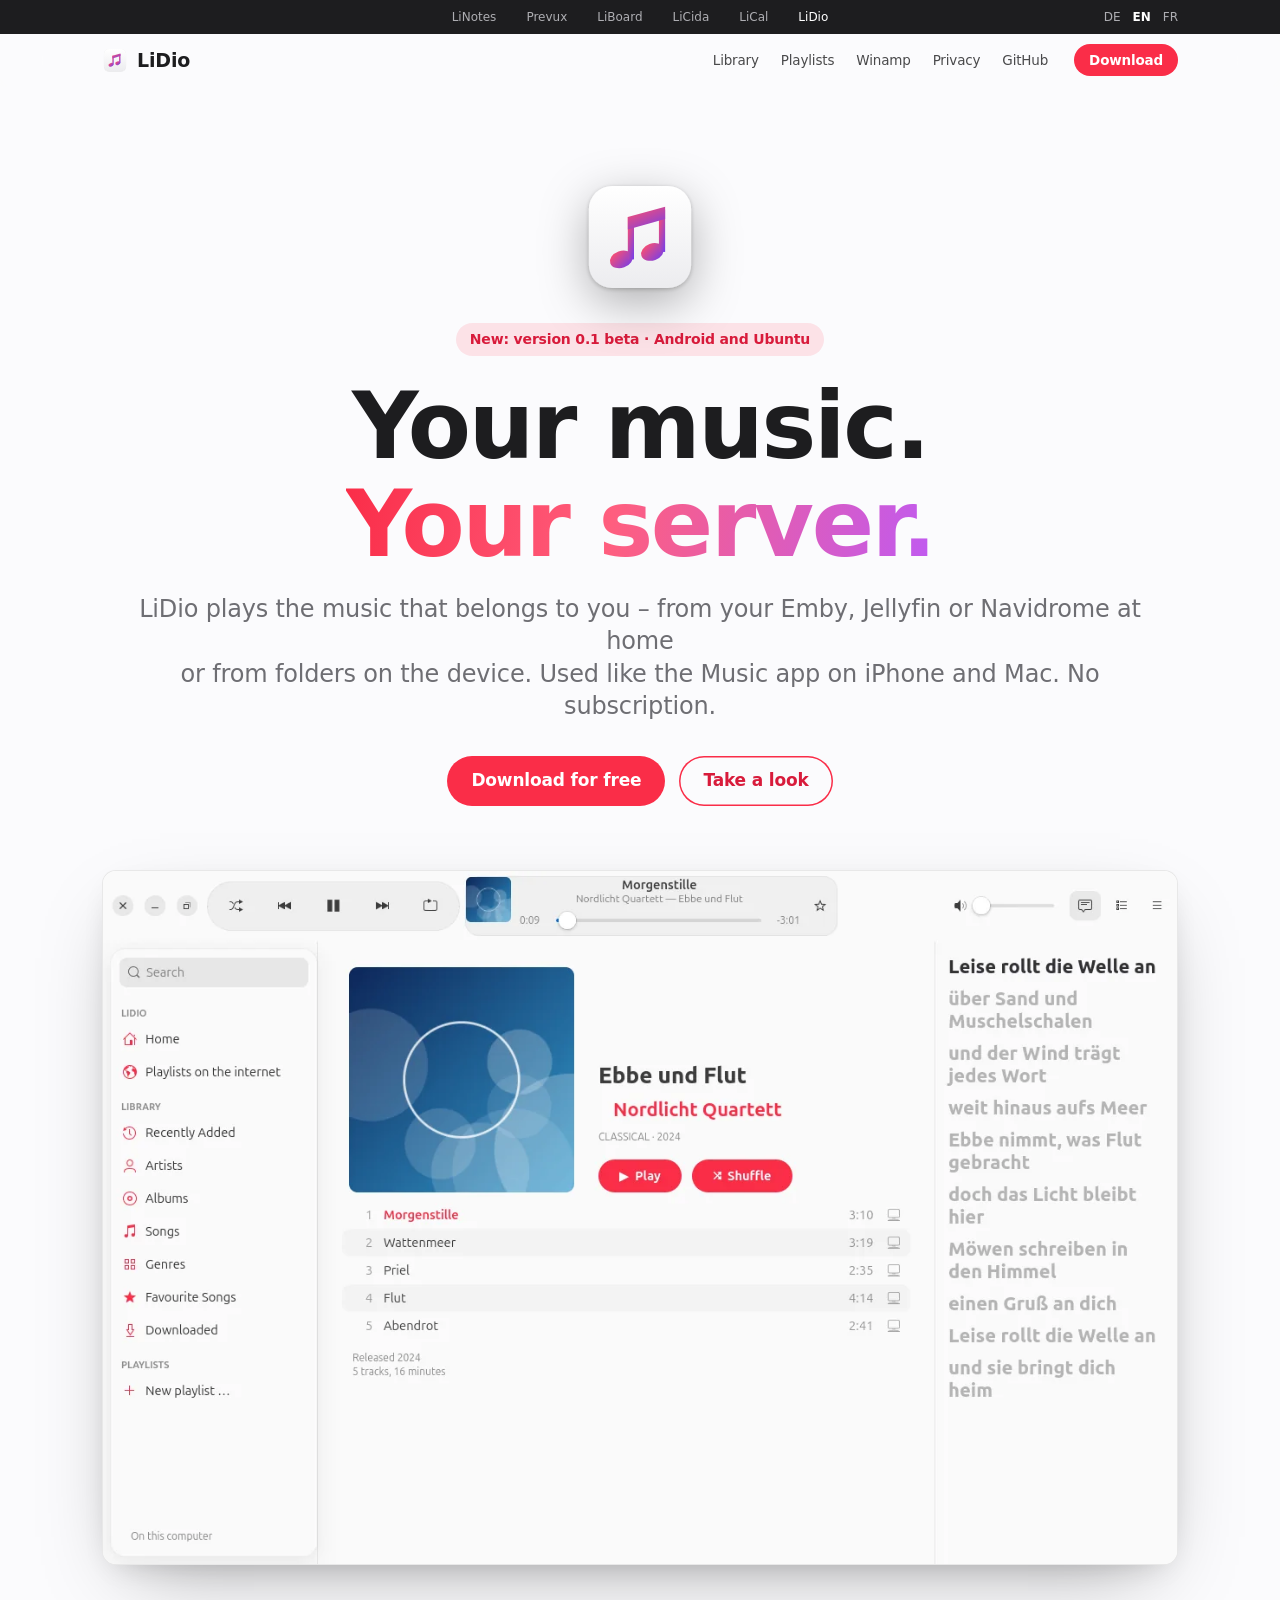
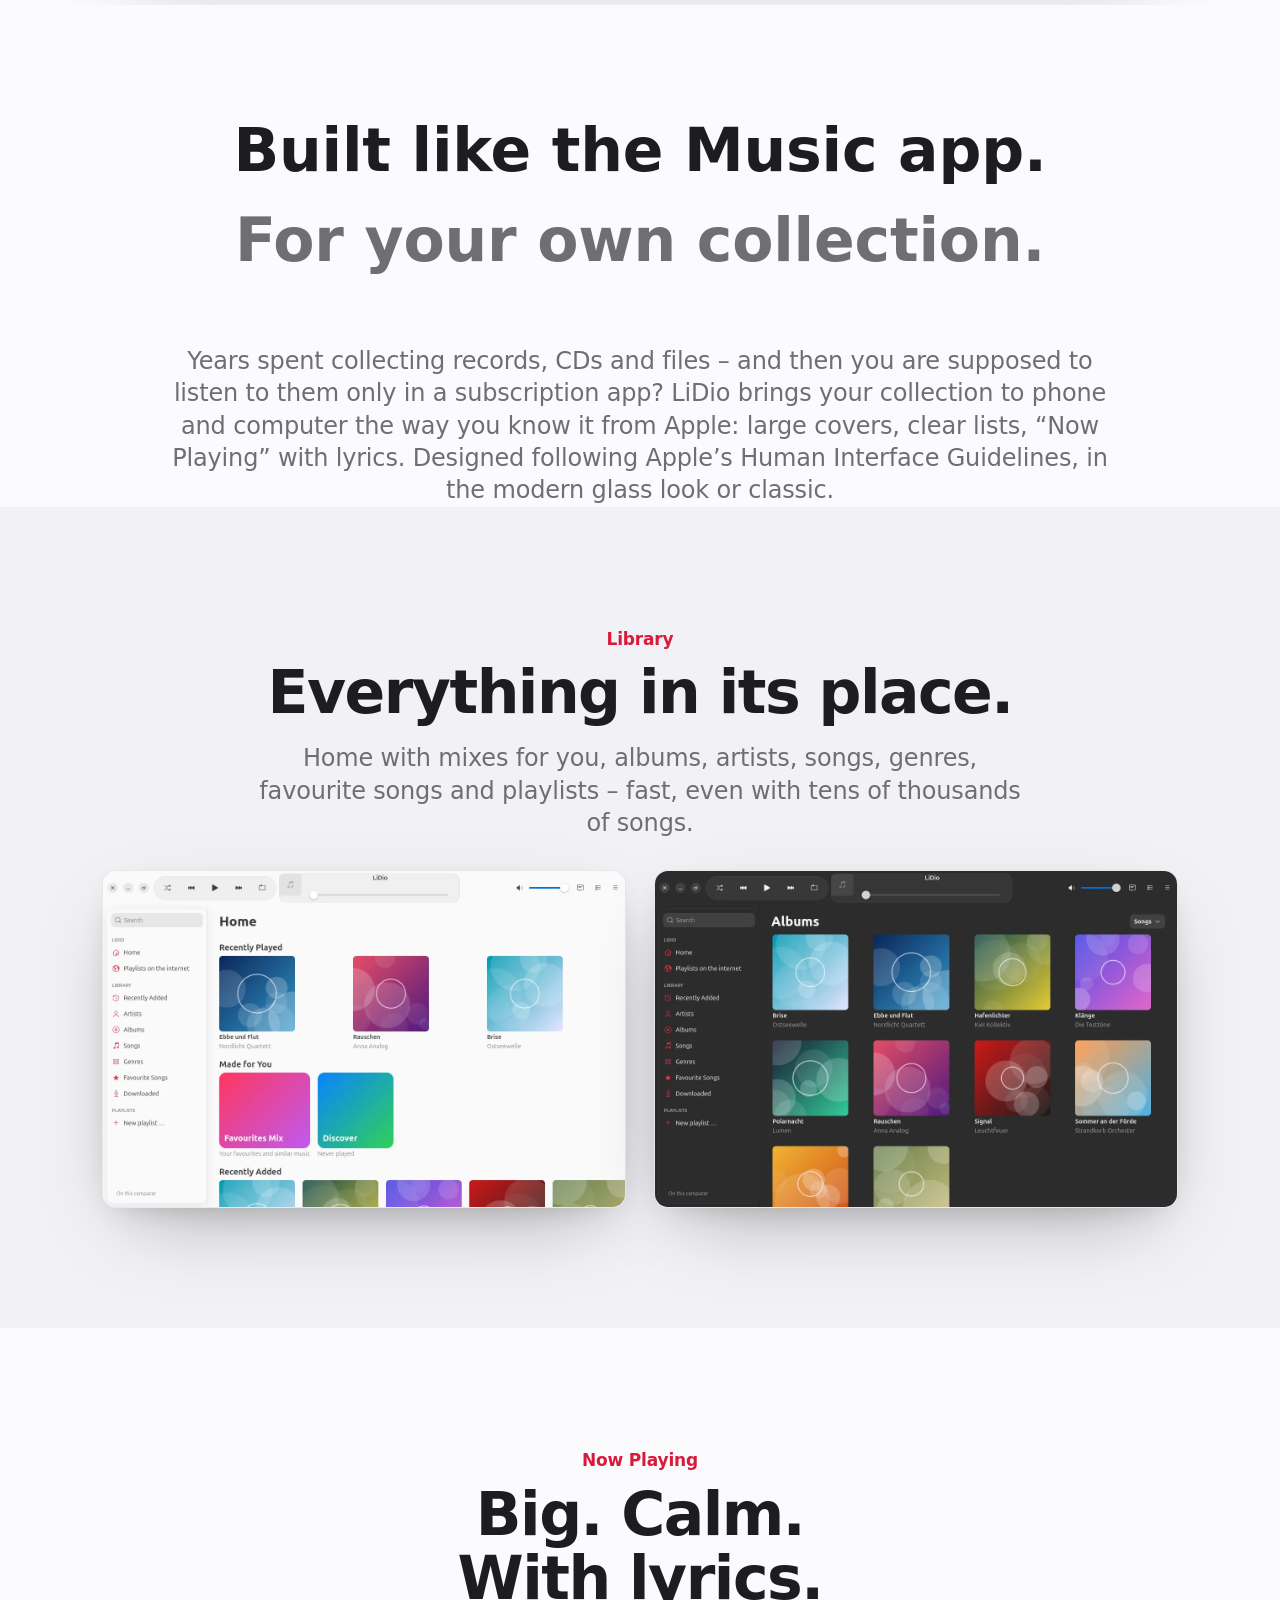
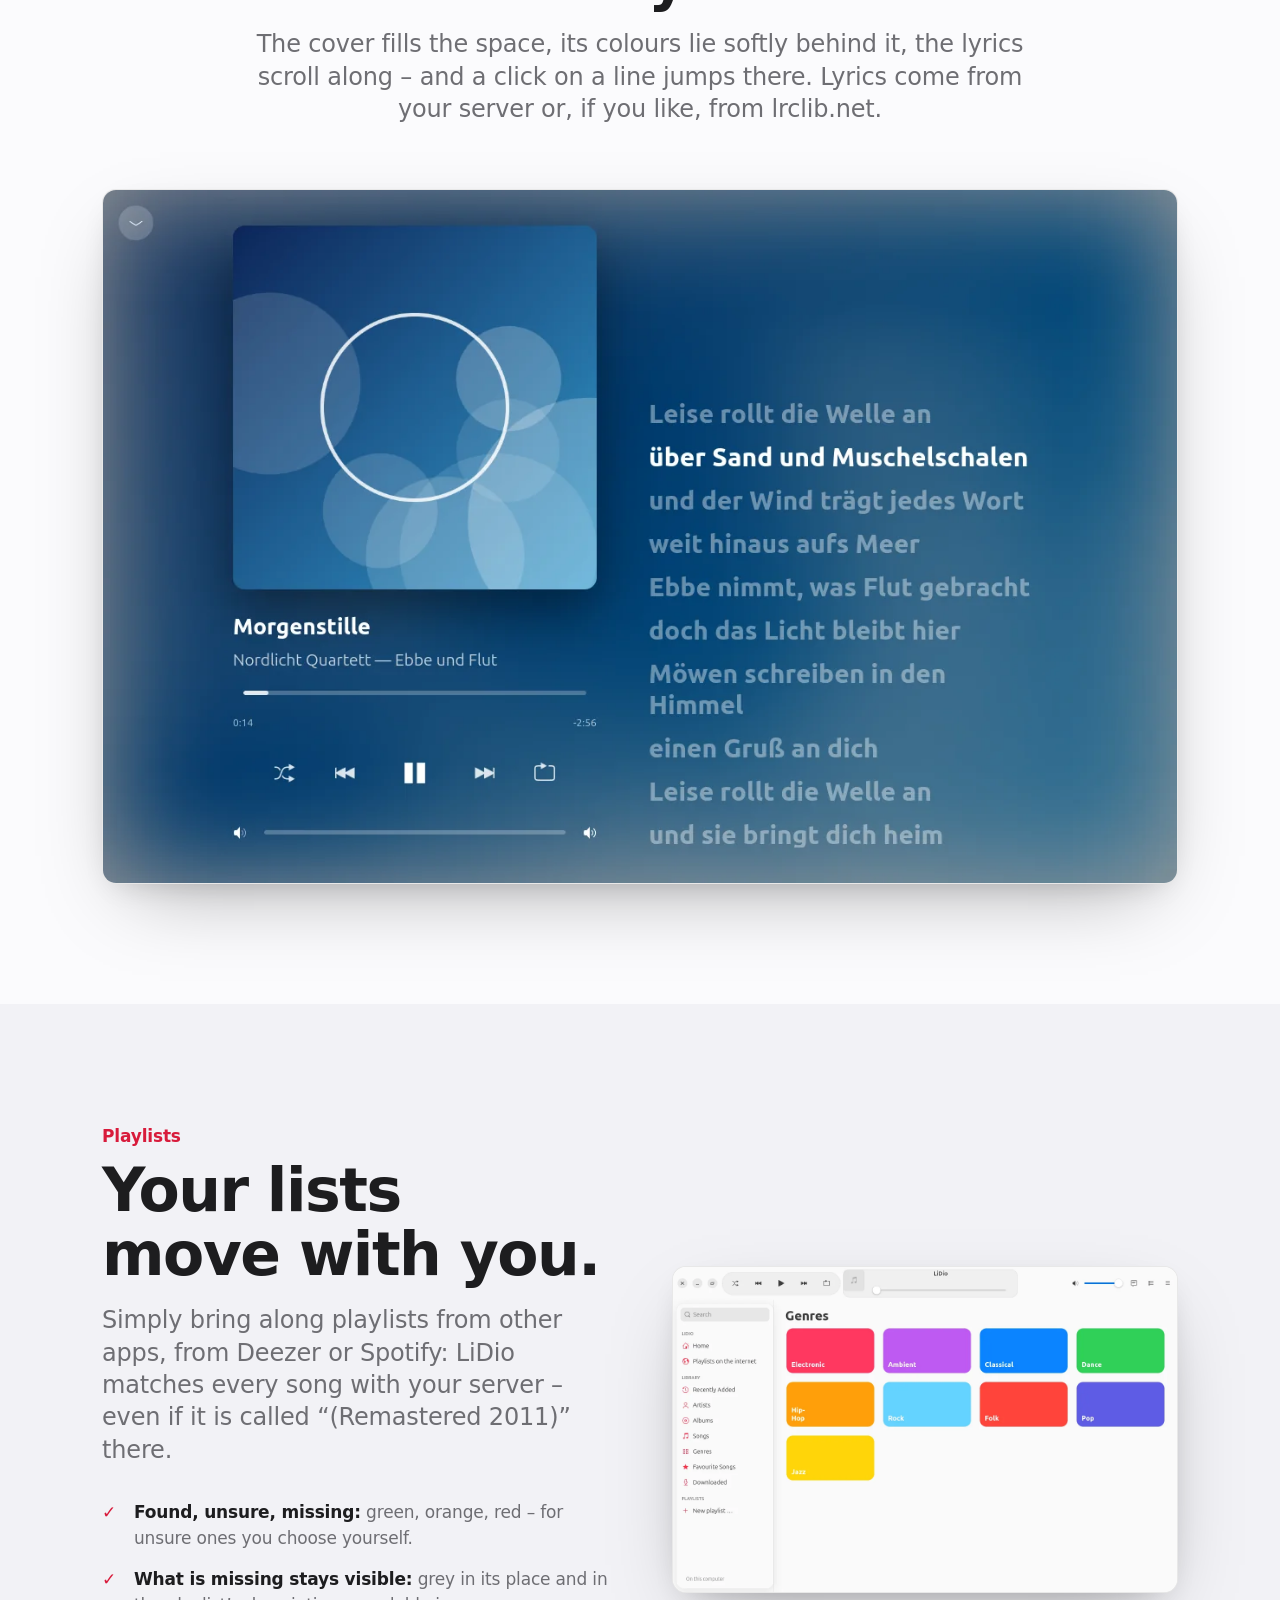
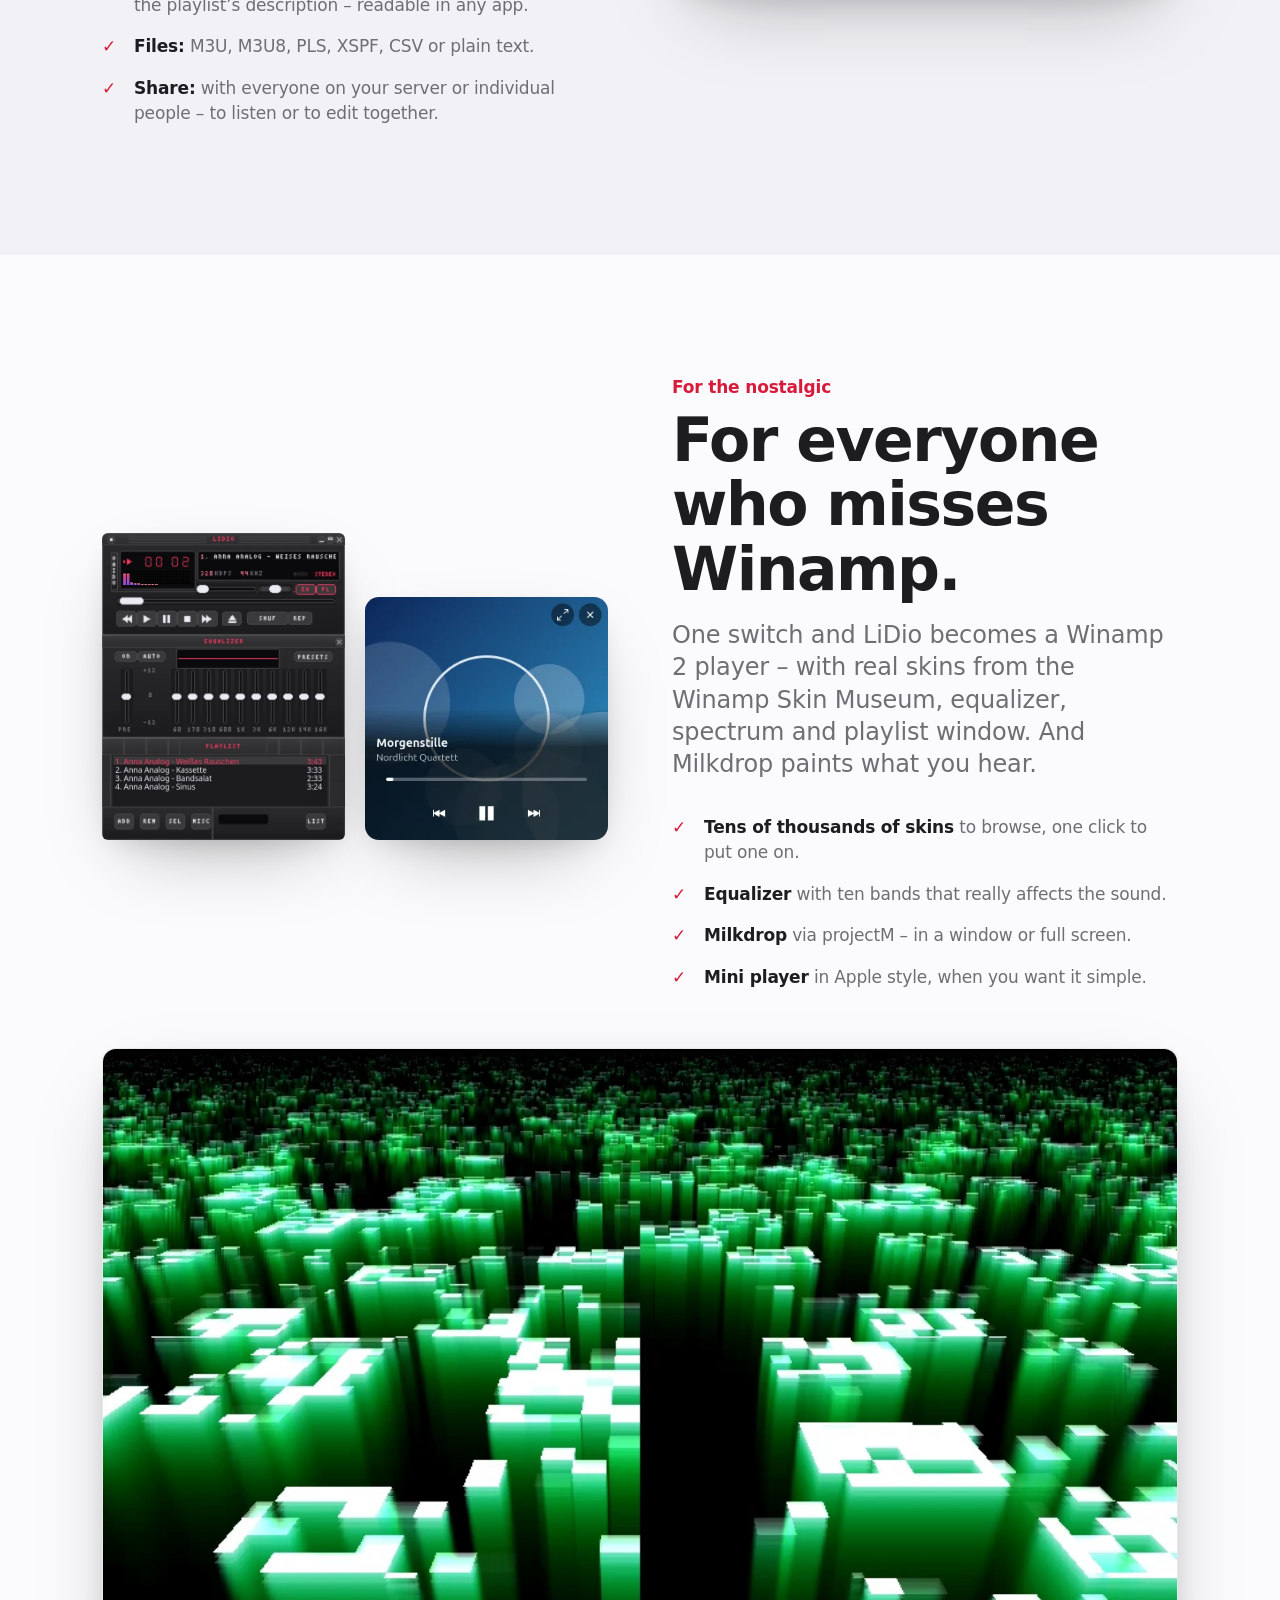
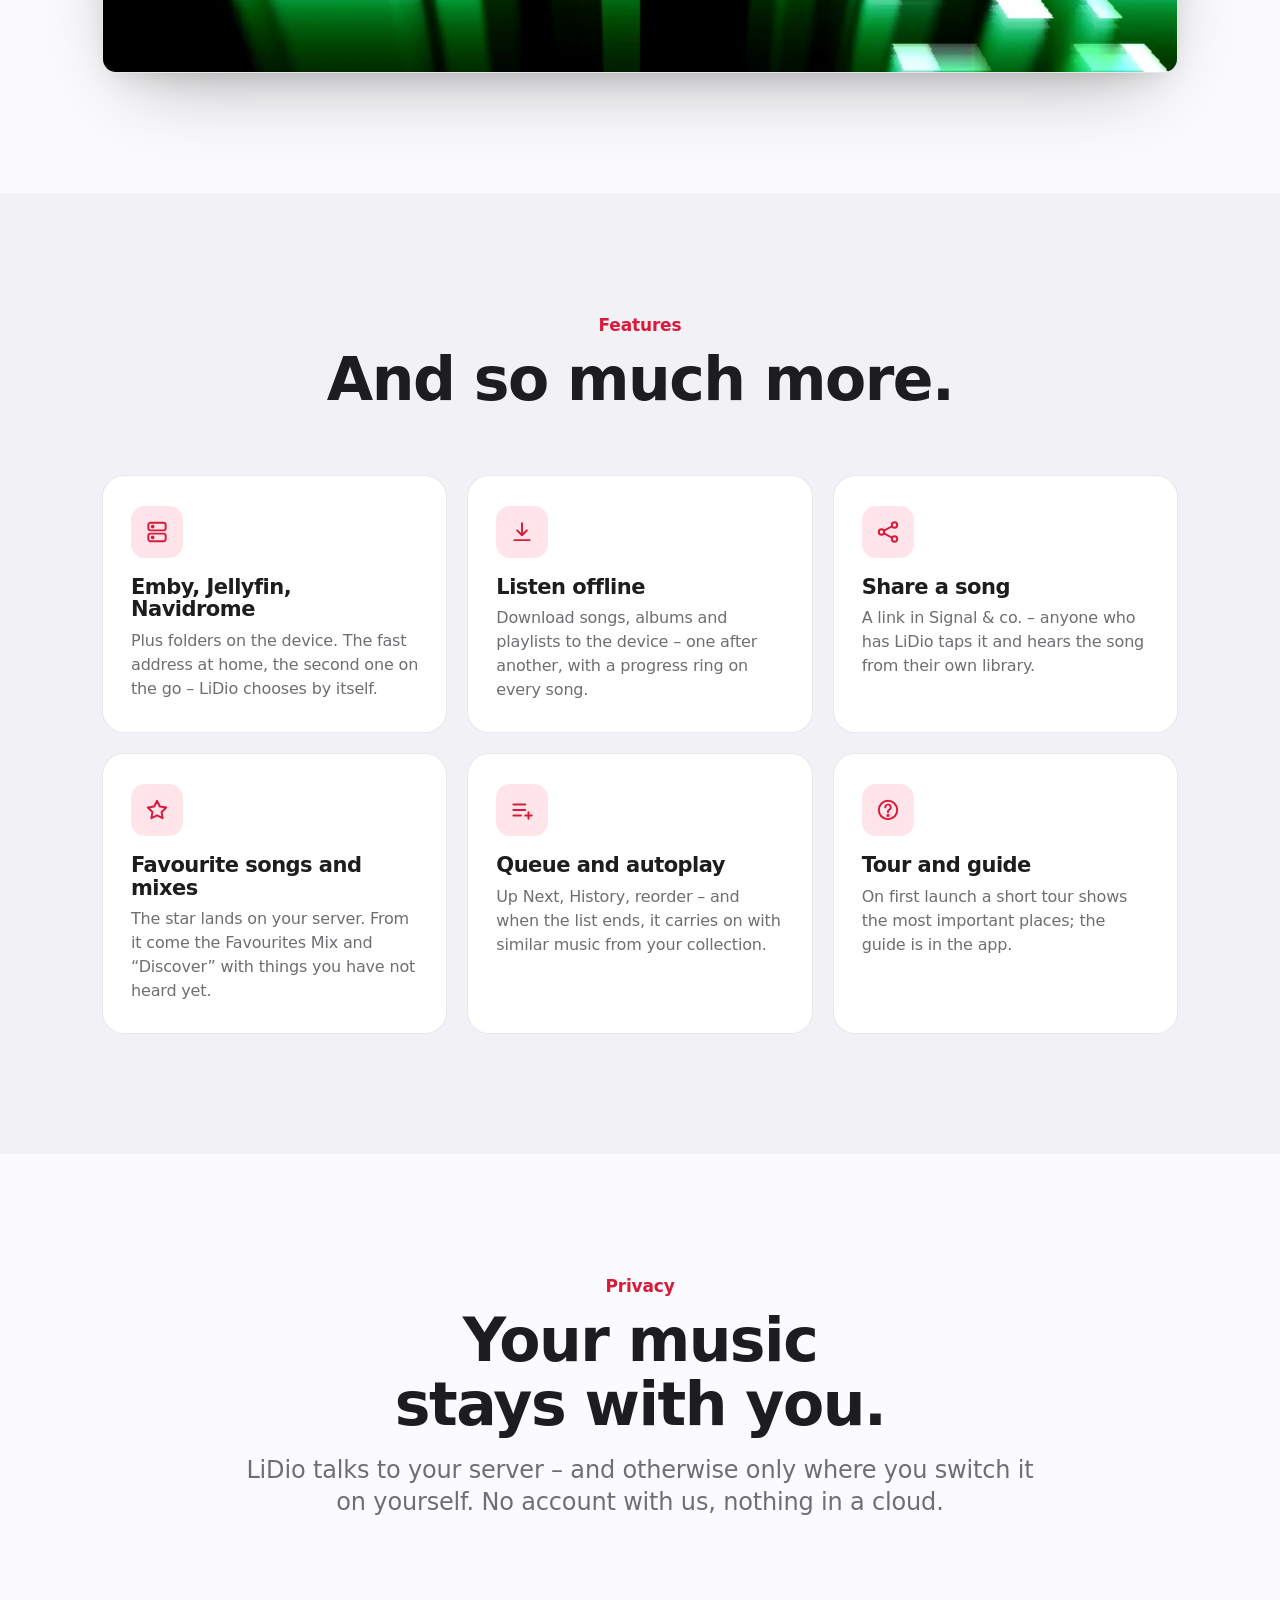
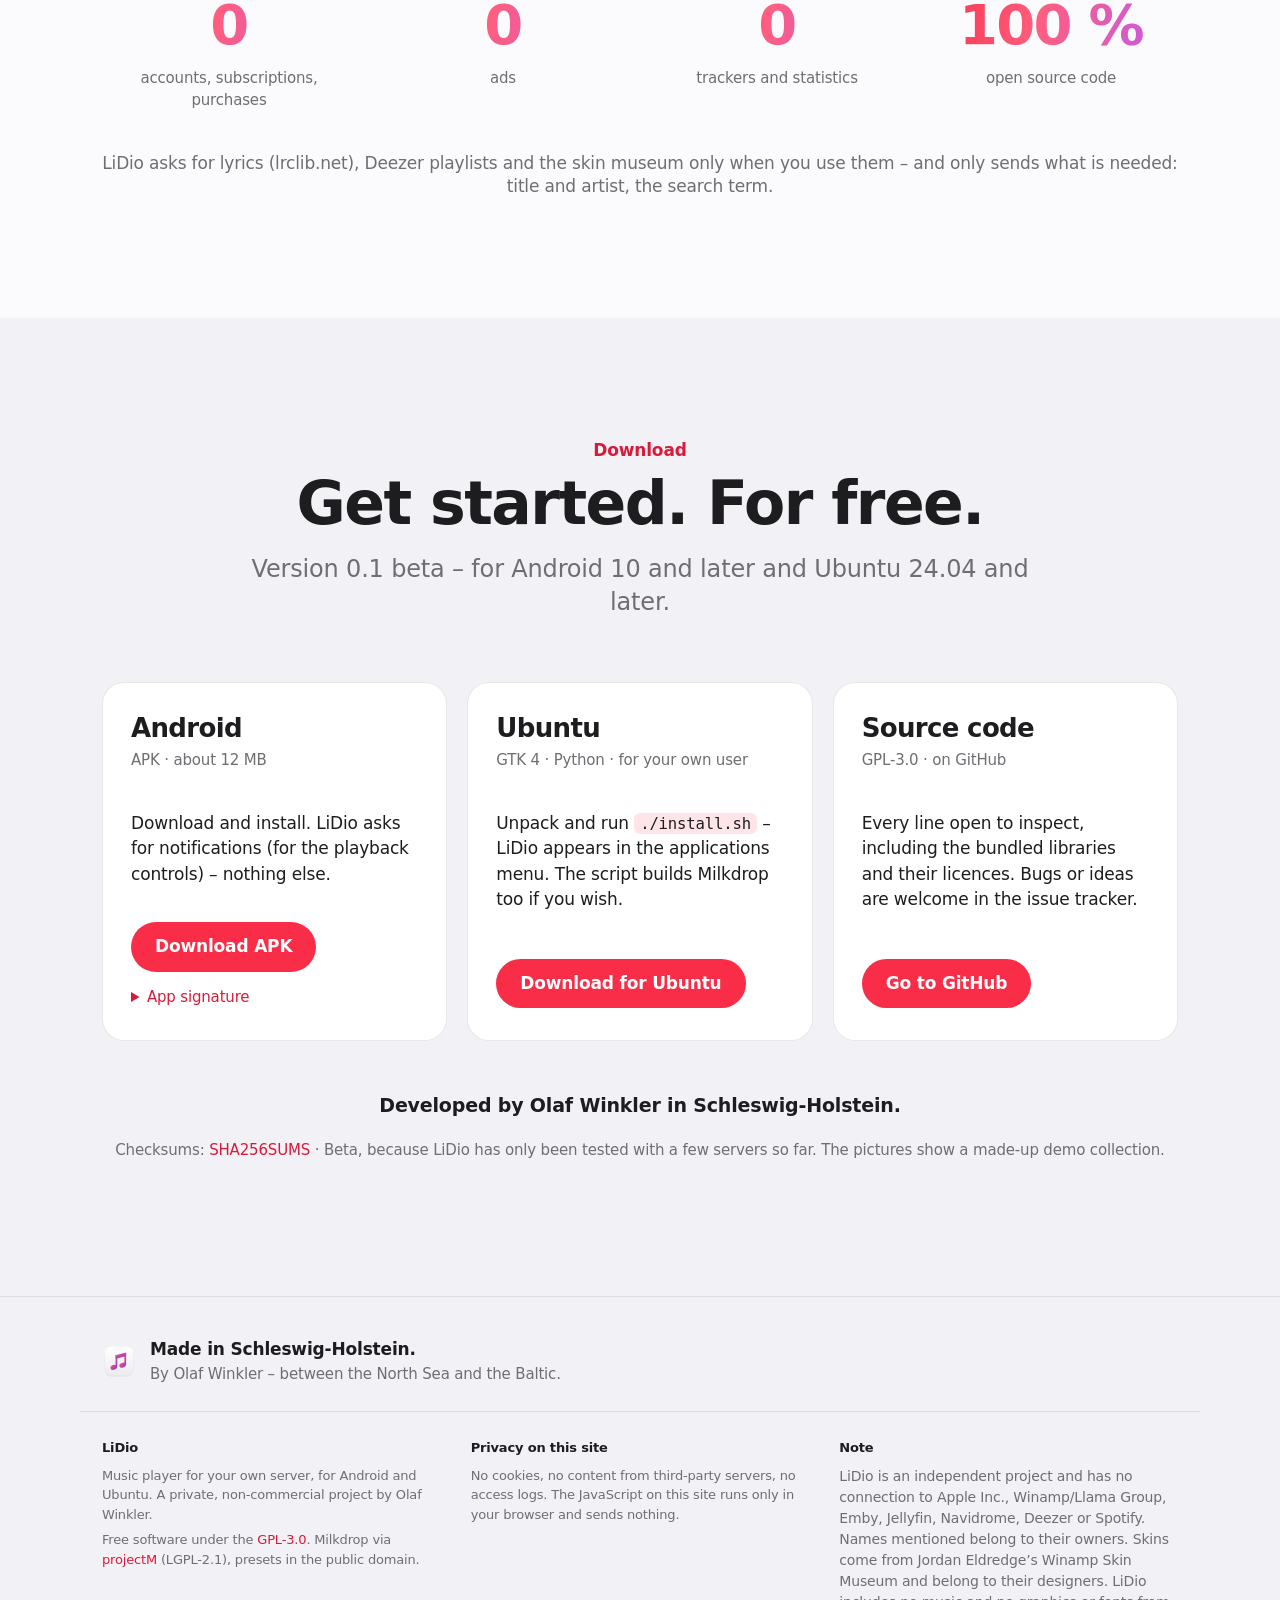
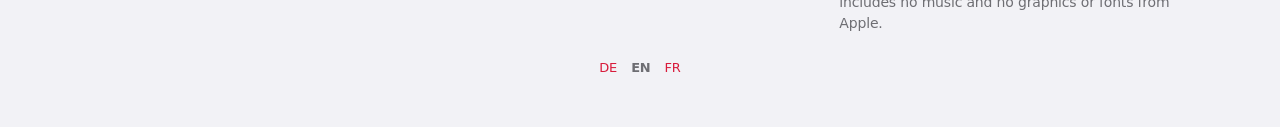
==== commit 4f60039b: "LiDio 0.4b: Mixtapes (teilen, gemeinsam bearbeiten, eigene Cover mit Ausschnitt, Kassette als Platzh" ====
--- a/homepage/en/index.html
+++ b/homepage/en/index.html
@@ -7,7 +7,7 @@
 <meta name="description" content="LiDio plays your own music from Emby, Jellyfin, Navidrome or folders – designed following Apple’s guidelines, for Android and Ubuntu. No subscription, no ads, no data collection.">
 <link rel="icon" href="../lidio.svg" type="image/svg+xml">
 <link rel="stylesheet" href="../site.css">
-<!--lang--><link rel="alternate" hreflang="de" href="https://lisoft.goip.de/lidio/"><link rel="alternate" hreflang="en" href="https://lisoft.goip.de/lidio/en/"><link rel="alternate" hreflang="fr" href="https://lisoft.goip.de/lidio/fr/">
+<!--lang--><link rel="alternate" hreflang="de" href="https://lisoftware.de/lidio/"><link rel="alternate" hreflang="en" href="https://lisoftware.de/lidio/en/"><link rel="alternate" hreflang="fr" href="https://lisoftware.de/lidio/fr/">
 <style>
 .apps .wrap { position: relative; }
 .lang-switch { position: absolute; right: 22px; display: flex; gap: 12px; }
@@ -21,12 +21,12 @@
 
 <div class="apps">
   <div class="wrap">
-    <a href="https://lisoft.goip.de/linotes/en/">LiNotes</a>
-    <a href="https://lisoft.goip.de/prevux/en/">Prevux</a>
-    <a href="https://lisoft.goip.de/liboard/en/">LiBoard</a>
-    <a href="https://lisoft.goip.de/licida/en/">LiCida</a>
-    <a href="https://lisoft.goip.de/lical/en/">LiCal</a>
-    <a href="https://lisoft.goip.de/lidio/en/" aria-current="page">LiDio</a>
+    <a href="https://lisoftware.de/linotes/">LiNotes</a>
+    <a href="https://lisoftware.de/prevux/">Prevux</a>
+    <a href="https://lisoftware.de/liboard/">LiBoard</a>
+    <a href="https://lisoftware.de/licida/">LiCida</a>
+    <a href="https://lisoftware.de/lical/">LiCal</a>
+    <a href="https://lisoftware.de/lidio/" aria-current="page">LiDio</a>
   <!--lang--><span class="lang-switch"><a href="../" hreflang="de" lang="de">DE</a><a href="./" hreflang="en" lang="en" aria-current="true">EN</a><a href="../fr/" hreflang="fr" lang="fr">FR</a></span><!--/lang-->
   </div>
 </div>
@@ -59,7 +59,7 @@
       <a class="btn ghost" href="#mediathek">Take a look</a>
     </div>
     <div class="hero-shot reveal">
-      <div class="window"><img src="../img/album.webp" alt="LiDio on Ubuntu: an album with its track list, the lyrics scrolling along on the right, playback at the top" width="1600" height="1032"></div>
+      <div class="window"><img src="../img/en/album.webp" alt="LiDio on Ubuntu: an album with its track list, the lyrics scrolling along on the right, playback at the top" width="1600" height="1032"></div>
     </div>
   </div>
 </section>
@@ -77,8 +77,8 @@
     <p class="lead">Home with mixes for you, albums, artists, songs, genres, favourite songs and playlists – fast, even with tens of thousands of songs.</p>
   </div>
   <div class="wrap twin">
-    <figure class="reveal" style="margin:0"><div class="window"><img src="../img/start.webp" alt="Home with “Mixes for you” and “Recently added”" loading="lazy"></div></figure>
-    <figure class="reveal d1" style="margin:0"><div class="window"><img src="../img/alben-dunkel.webp" alt="Albums as a grid in the dark appearance" loading="lazy"></div></figure>
+    <figure class="reveal" style="margin:0"><div class="window"><img src="../img/en/start.webp" alt="Home with “Mixes for you” and “Recently added”" loading="lazy"></div></figure>
+    <figure class="reveal d1" style="margin:0"><div class="window"><img src="../img/en/alben-dunkel.webp" alt="Albums as a grid in the dark appearance" loading="lazy"></div></figure>
   </div>
 </section>
 
@@ -90,7 +90,7 @@
       <h2 class="headline">Big. Calm.<br>With lyrics.</h2>
       <p class="lead">The cover fills the space, its colours lie softly behind it, the lyrics scroll along – and a click on a line jumps there. Lyrics come from your server or, if you like, from lrclib.net.</p>
     </div>
-    <div class="hero-shot reveal" style="margin-top: 30px"><div class="window"><img src="../img/jetzt-laeuft.webp" alt="Full-screen player: large cover, blurred background, lyrics scrolling along" loading="lazy"></div></div>
+    <div class="hero-shot reveal" style="margin-top: 30px"><div class="window"><img src="../img/en/jetzt-laeuft.webp" alt="Full-screen player: large cover, blurred background, lyrics scrolling along" loading="lazy"></div></div>
   </div>
 </section>
 
@@ -109,7 +109,7 @@
           <li><b>Share:</b> with everyone on your server or individual people – to listen or to edit together.</li>
         </ul>
       </div>
-      <div class="reveal d1"><div class="window"><img src="../img/genres.webp" alt="Genres as coloured tiles" loading="lazy"></div></div>
+      <div class="reveal d1"><div class="window"><img src="../img/en/genres.webp" alt="Genres as coloured tiles" loading="lazy"></div></div>
     </div>
   </div>
 </section>
@@ -131,7 +131,7 @@
       </div>
       <div class="reveal d1" style="display:grid; grid-template-columns: 1fr 1fr; gap: 20px; align-items: end">
         <img src="../img/winamp.webp" alt="Winamp view with main window, equalizer and playlist" loading="lazy" style="border-radius: 6px; box-shadow: var(--shadow)">
-        <img src="../img/mini.webp" alt="Mini player in Apple style" loading="lazy" style="border-radius: 14px; box-shadow: var(--shadow)">
+        <img src="../img/en/mini.webp" alt="Mini player in Apple style" loading="lazy" style="border-radius: 14px; box-shadow: var(--shadow)">
       </div>
     </div>
     <div class="hero-shot reveal" style="margin-top: 50px"><div class="window"><img src="../img/milkdrop.webp" alt="Milkdrop visualisation" loading="lazy"></div></div>
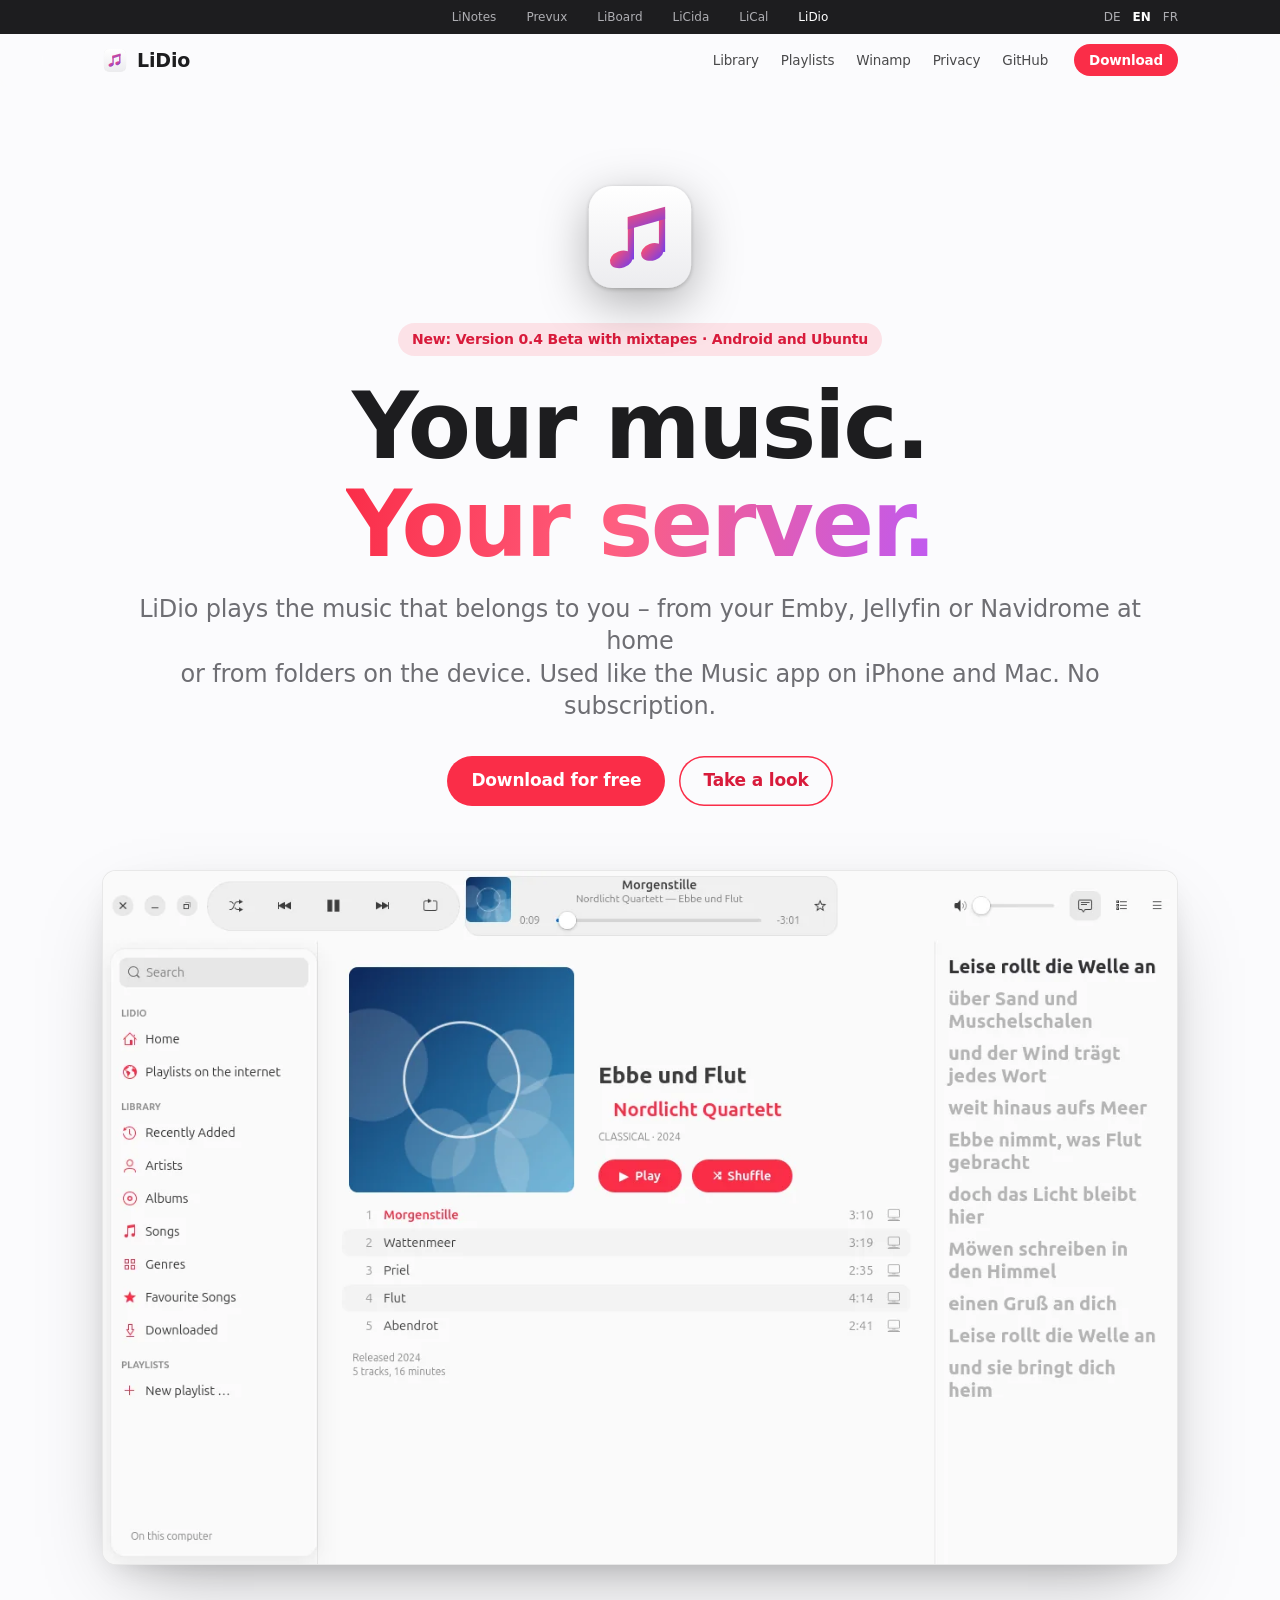
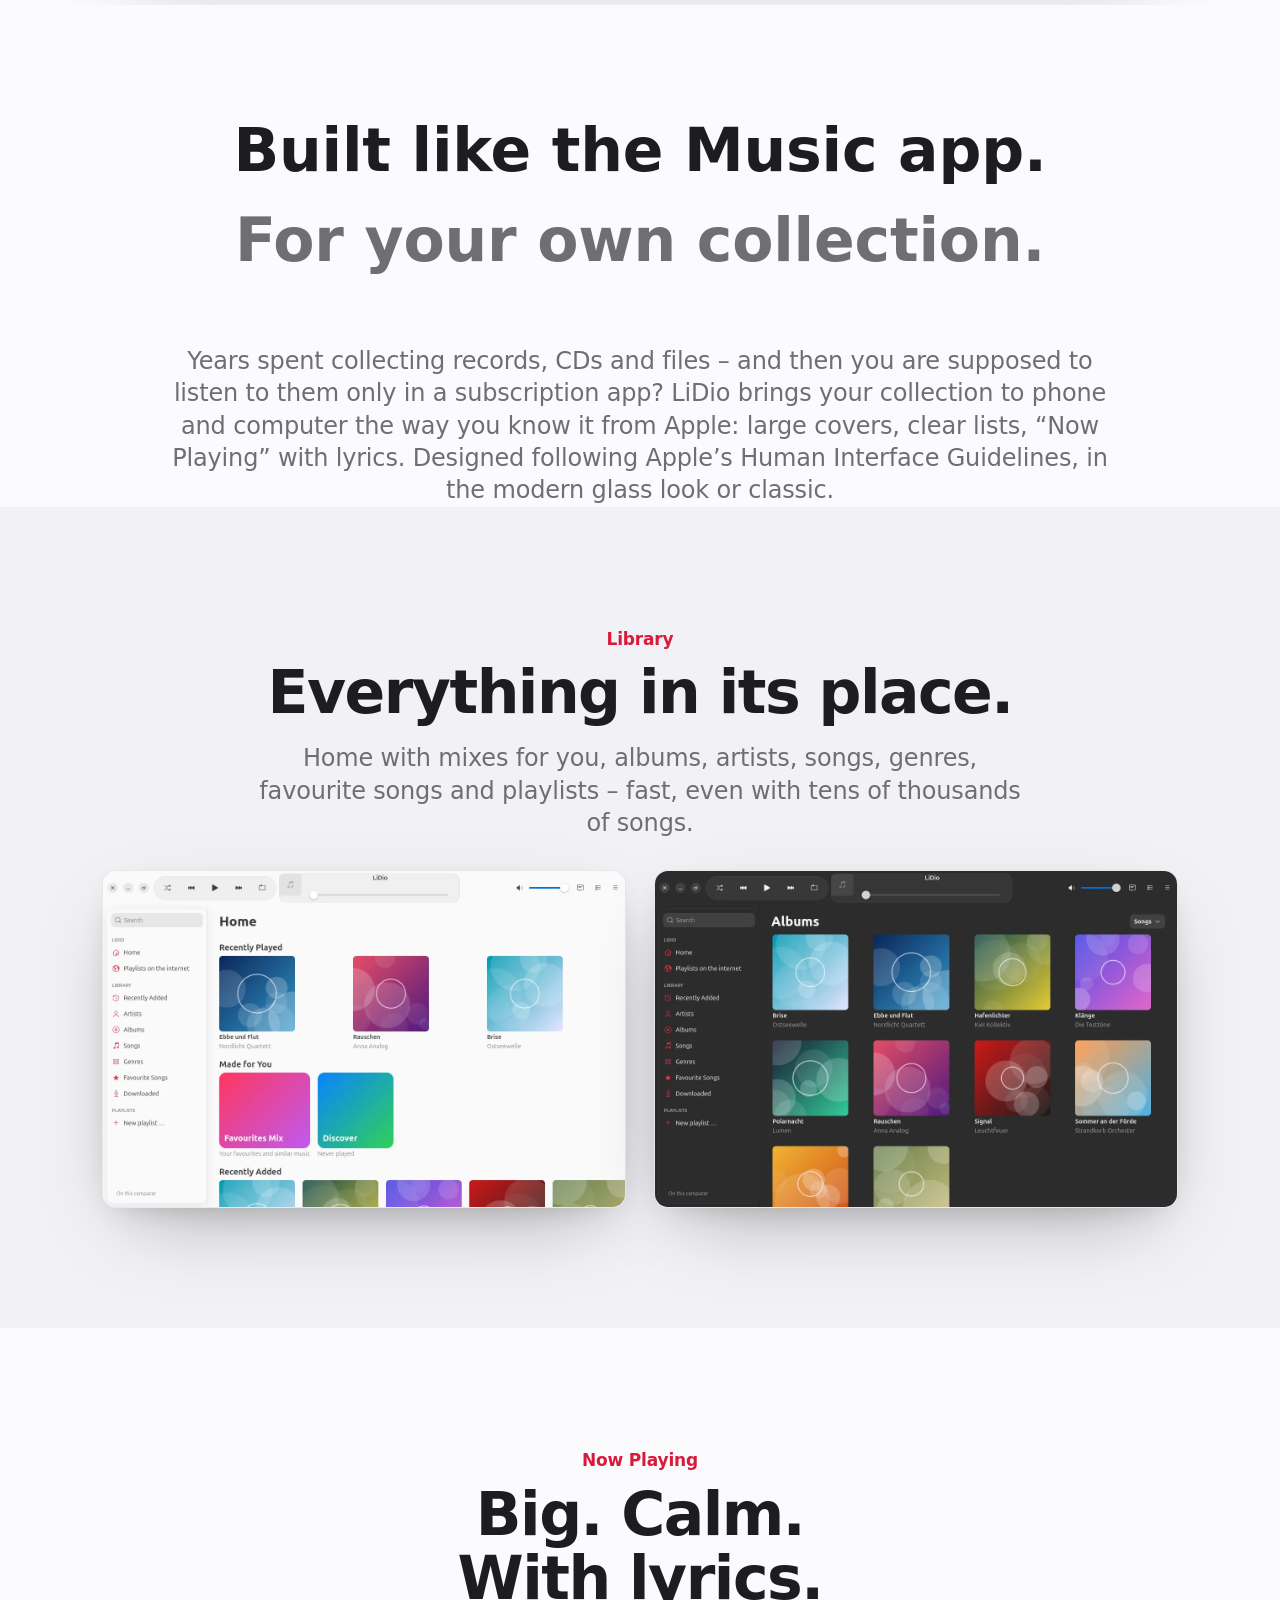
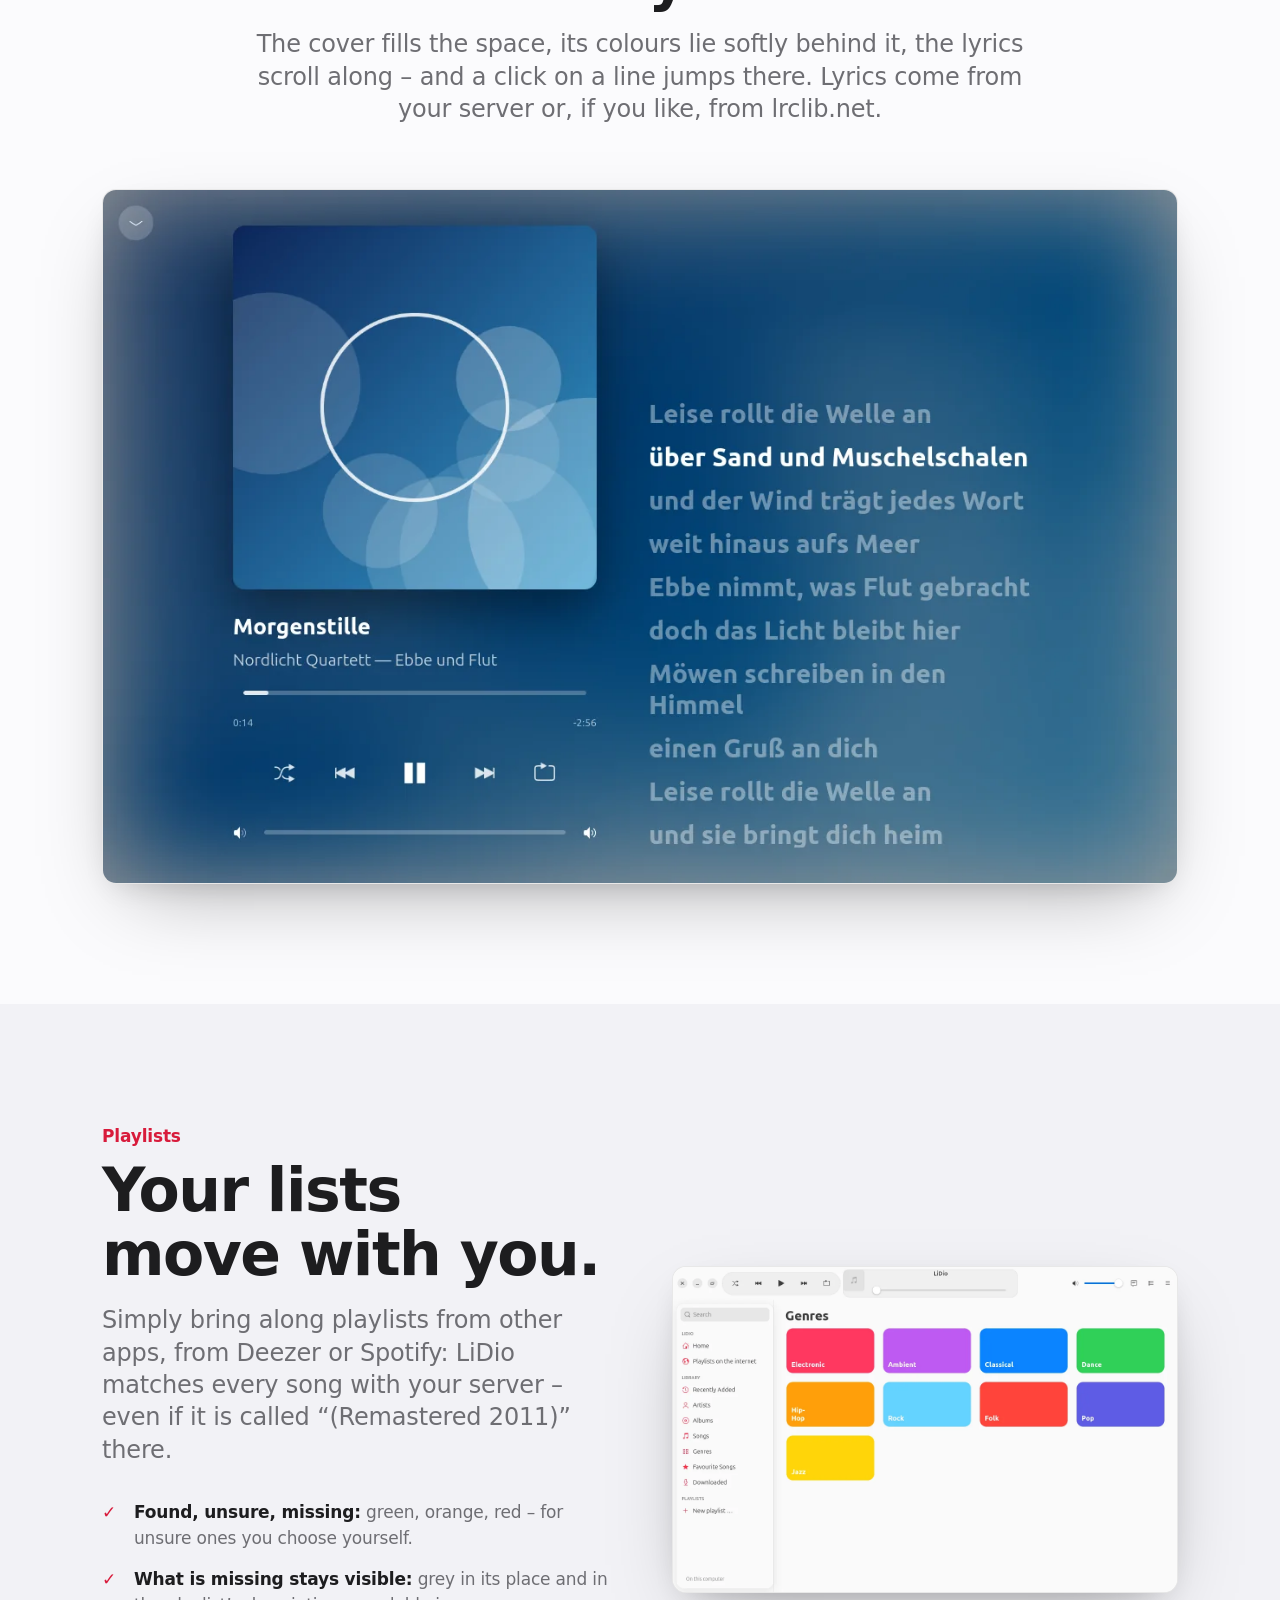
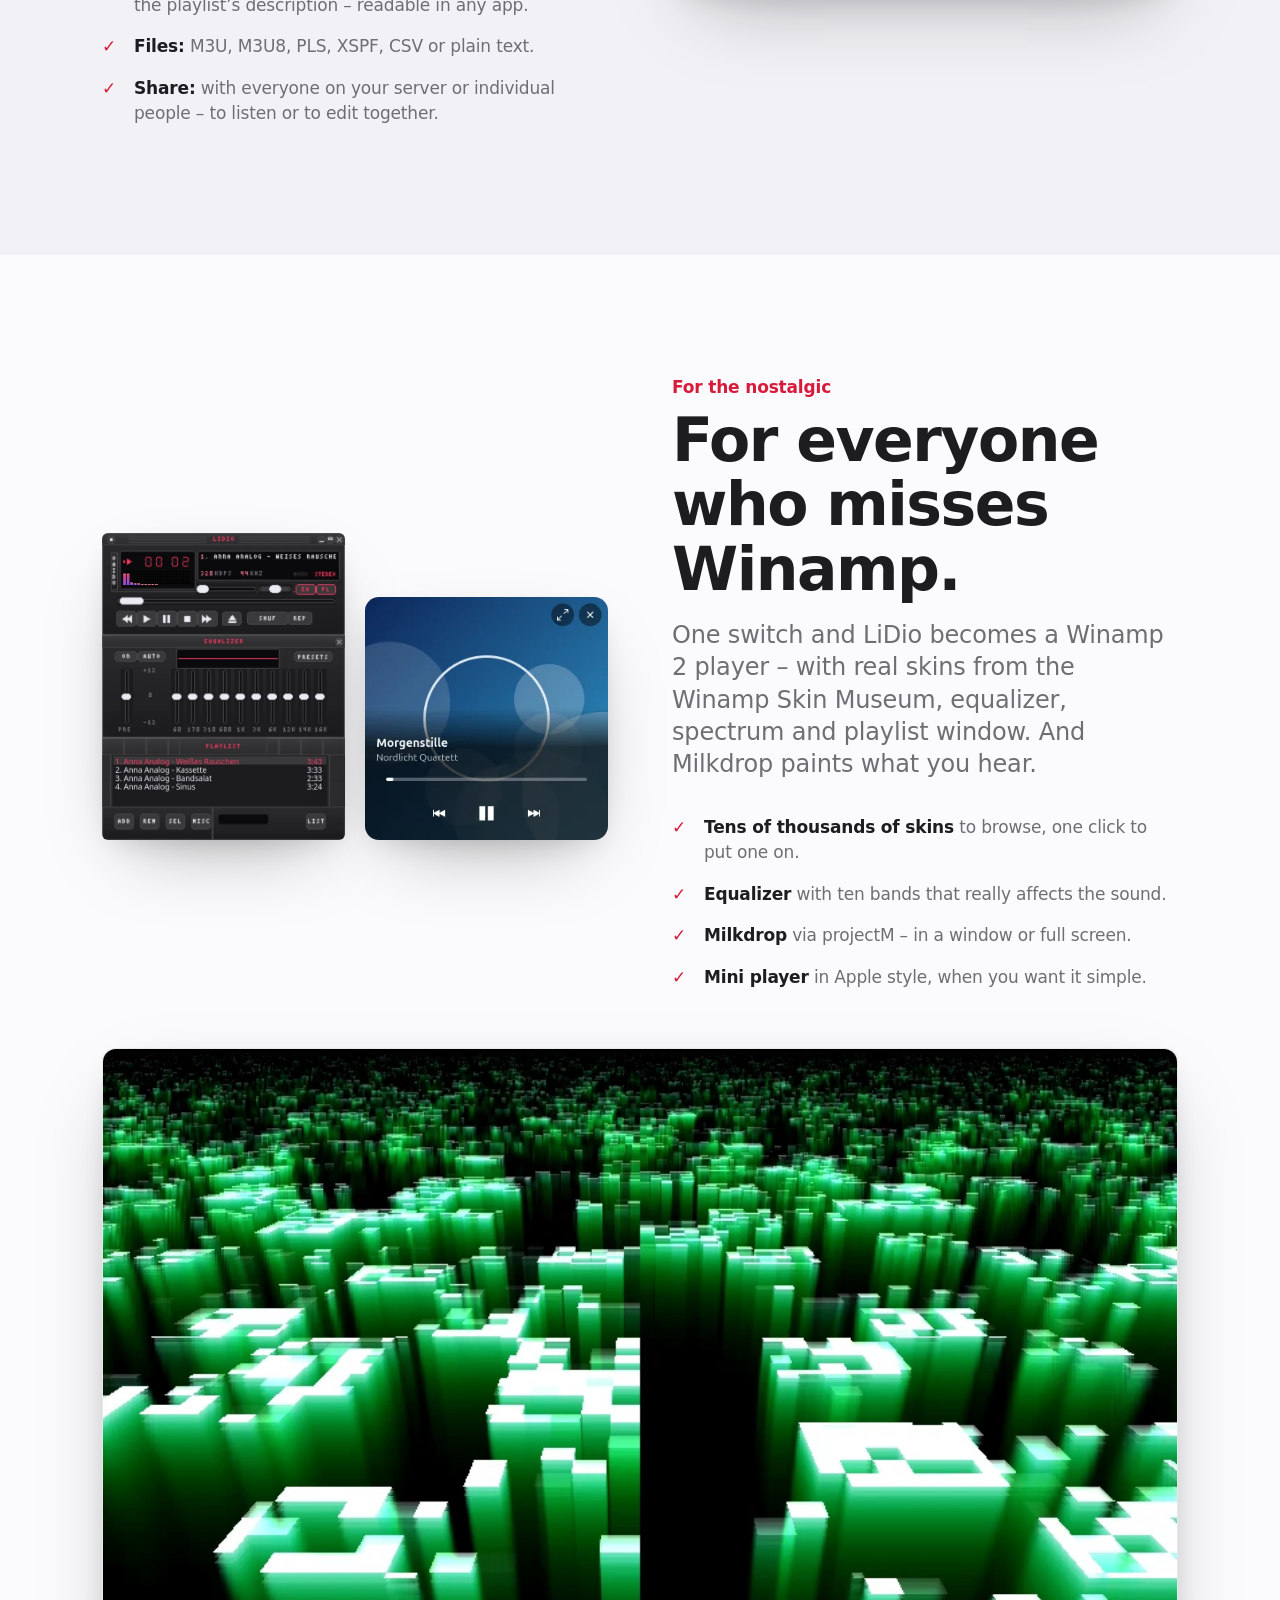
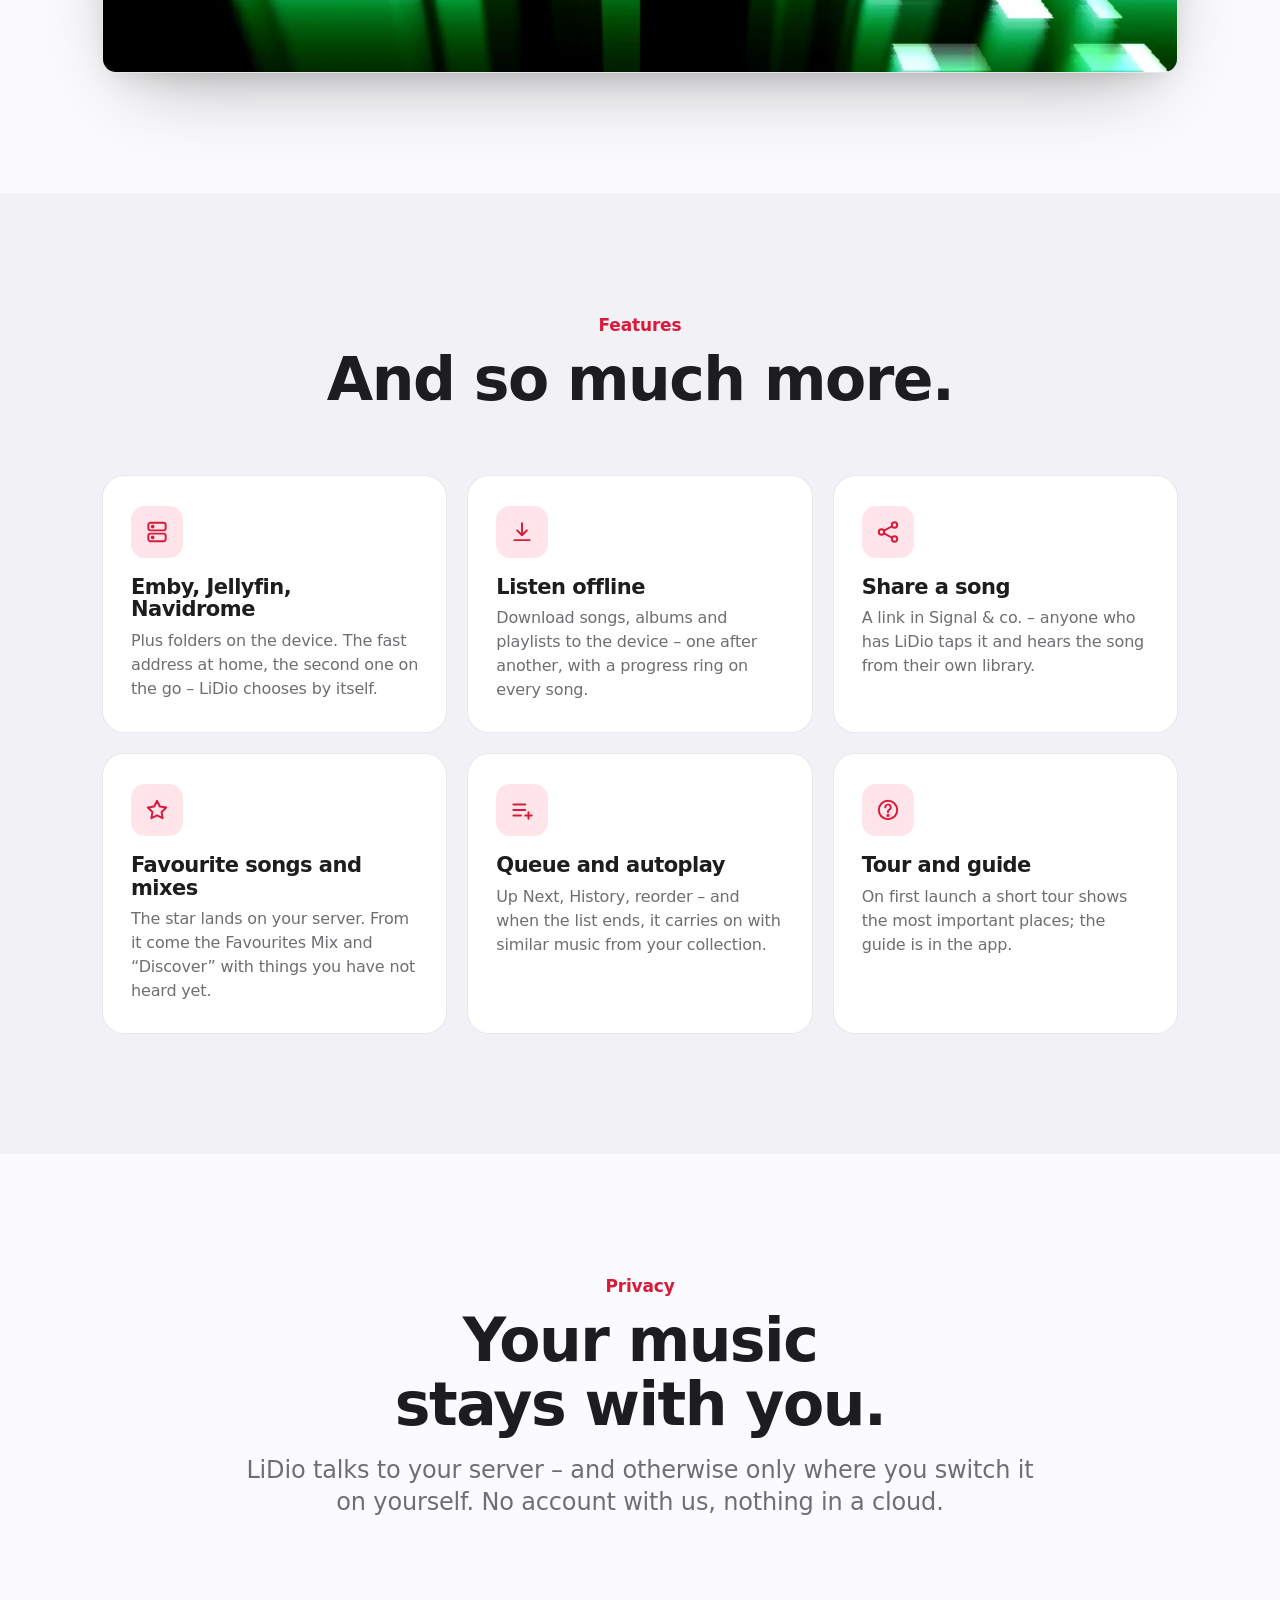
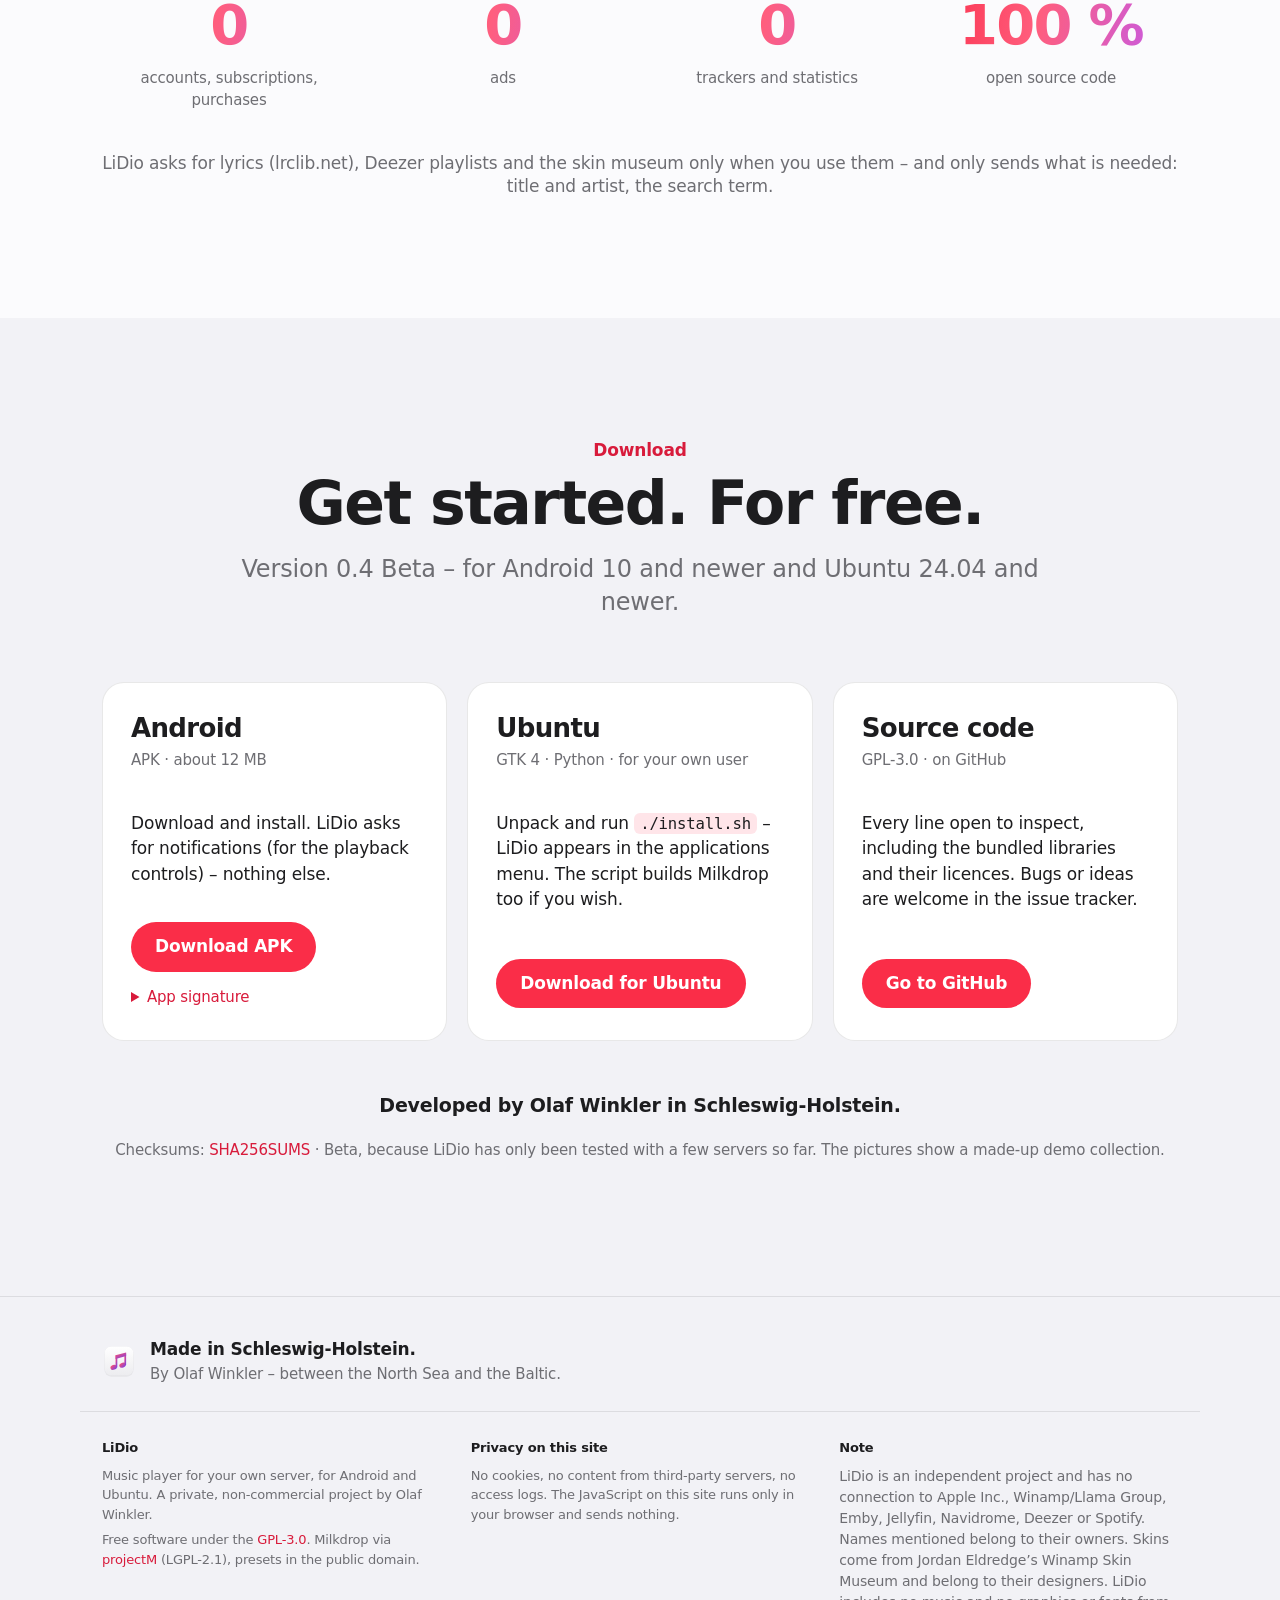
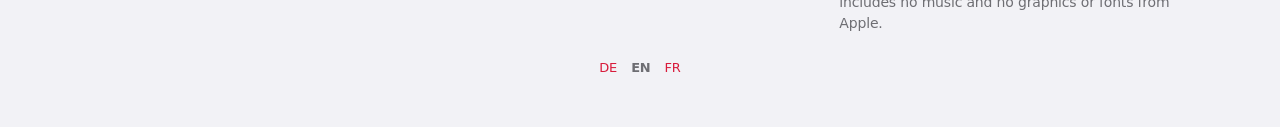
==== commit 14ad62bb: "LiDio 0.4.1b: Winamp-Modus unter Ubuntu pixelgenau (Playlist mit Bildmenüs, ziehbar in Höhe und Brei" ====
--- a/homepage/en/index.html
+++ b/homepage/en/index.html
@@ -51,7 +51,7 @@
 <section class="hero">
   <div class="wrap">
     <img class="app-icon reveal" src="../lidio.svg" alt="LiDio icon" width="120" height="120">
-    <span class="badge reveal">New: version 0.1 beta · Android and Ubuntu</span>
+    <span class="badge reveal">New: Version 0.4 Beta with mixtapes · Android and Ubuntu</span>
     <h1 class="display reveal d1">Your music.<br><span class="gradient-text">Your server.</span></h1>
     <p class="lead reveal d2">LiDio plays the music that belongs to you – from your Emby, Jellyfin or Navidrome at home<br>or from folders on the device. Used like the Music app on iPhone and Mac. No subscription.</p>
     <div class="actions reveal d3">
@@ -180,7 +180,7 @@
     <div class="section-head reveal">
       <p class="eyebrow">Download</p>
       <h2 class="headline">Get started. For free.</h2>
-      <p class="lead">Version 0.1 beta – for Android 10 and later and Ubuntu 24.04 and later.</p>
+      <p class="lead">Version 0.4 Beta – for Android 10 and newer and Ubuntu 24.04 and newer.</p>
     </div>
     <div class="downloads">
       <div class="download reveal">
@@ -189,7 +189,7 @@
         <div class="grow">
           <p>Download and install. LiDio asks for notifications (for the playback controls) – nothing else.</p>
         </div>
-        <a class="btn" href="../download/LiDio-0.1b.apk">Download APK</a>
+        <a class="btn" href="../download/LiDio-0.4b.apk">Download APK</a>
         <details><summary>App signature</summary>
           <p>SHA-256: <code style="word-break: break-all">423d95a4d6f4740ecd1325b55705f26f8e5f43675d2368d58a0d4976d3c95b0b</code></p>
         </details>
@@ -200,7 +200,7 @@
         <div class="grow">
           <p>Unpack and run <code class="inline">./install.sh</code> – LiDio appears in the applications menu. The script builds Milkdrop too if you wish.</p>
         </div>
-        <a class="btn" href="../download/LiDio-0.1b-ubuntu.tar.gz">Download for Ubuntu</a>
+        <a class="btn" href="../download/LiDio-0.4b-ubuntu.tar.gz">Download for Ubuntu</a>
       </div>
       <div class="download reveal d2">
         <h3>Source code</h3>
